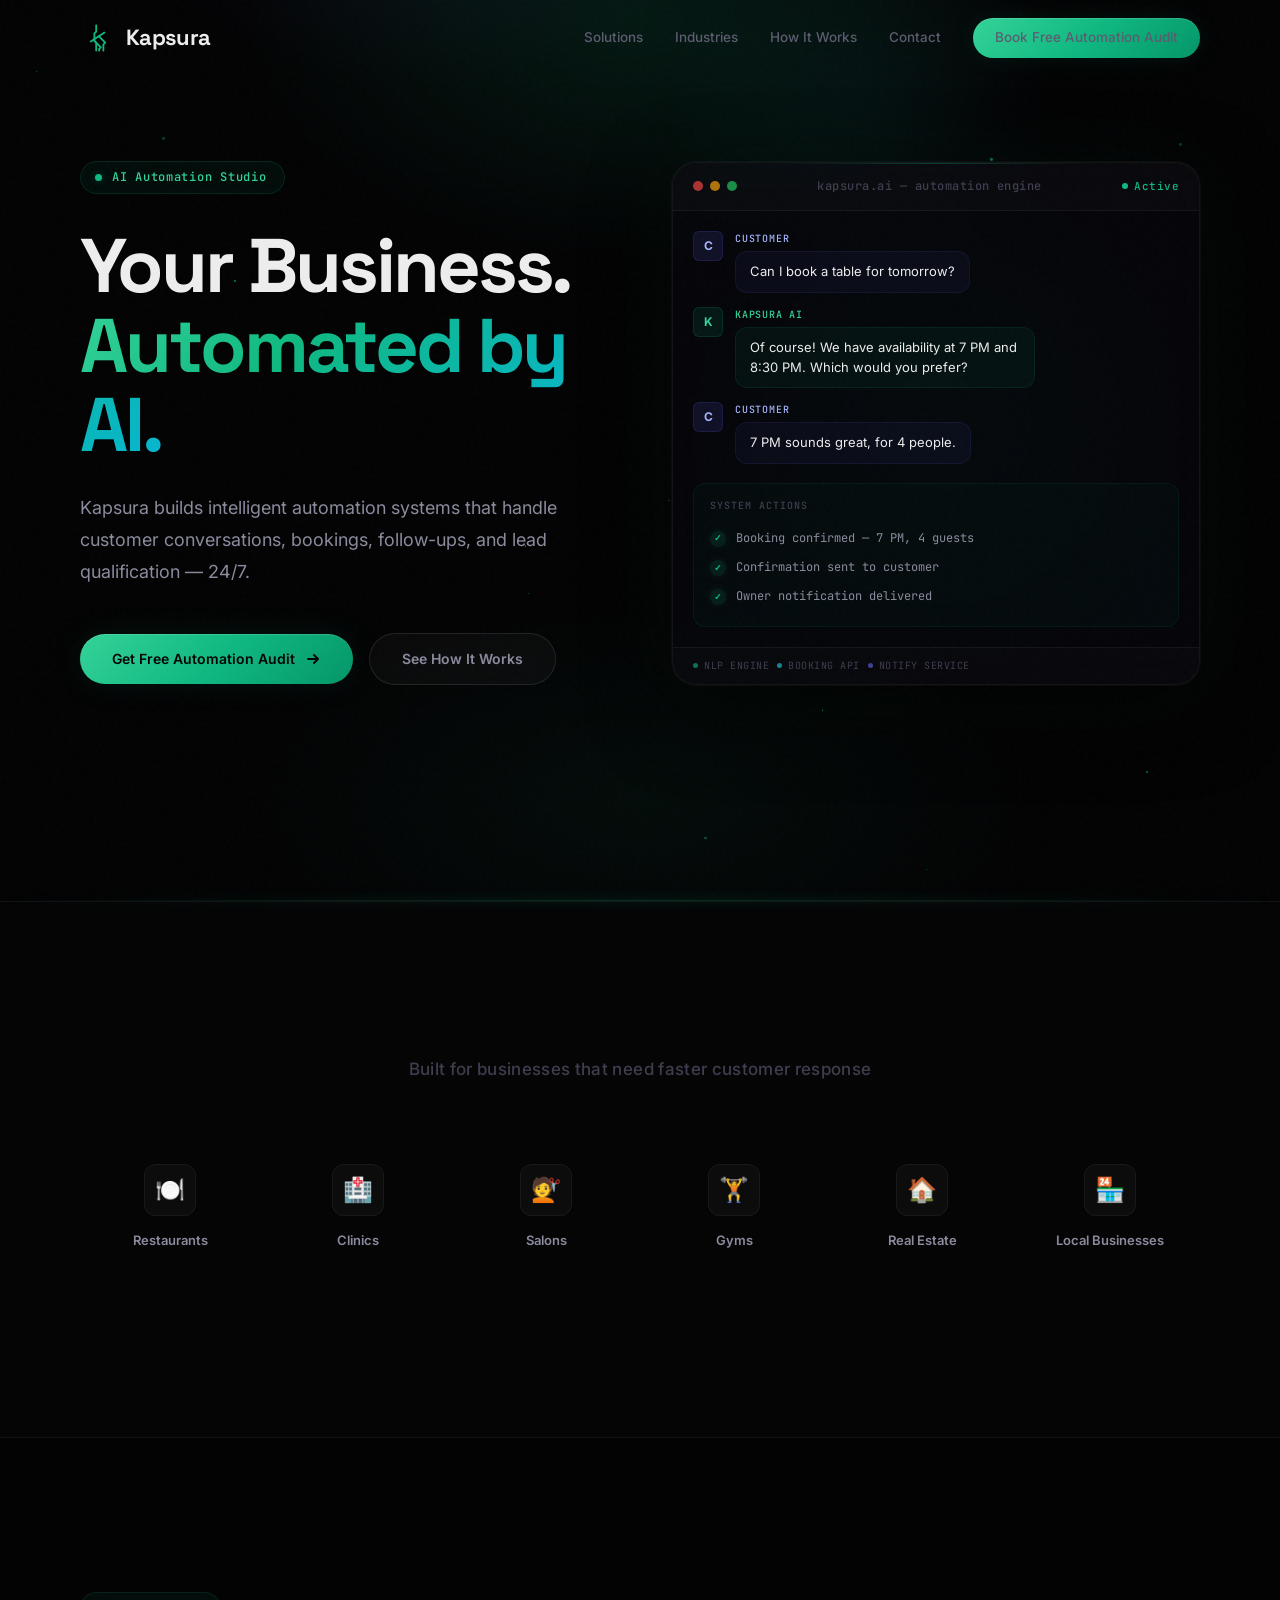
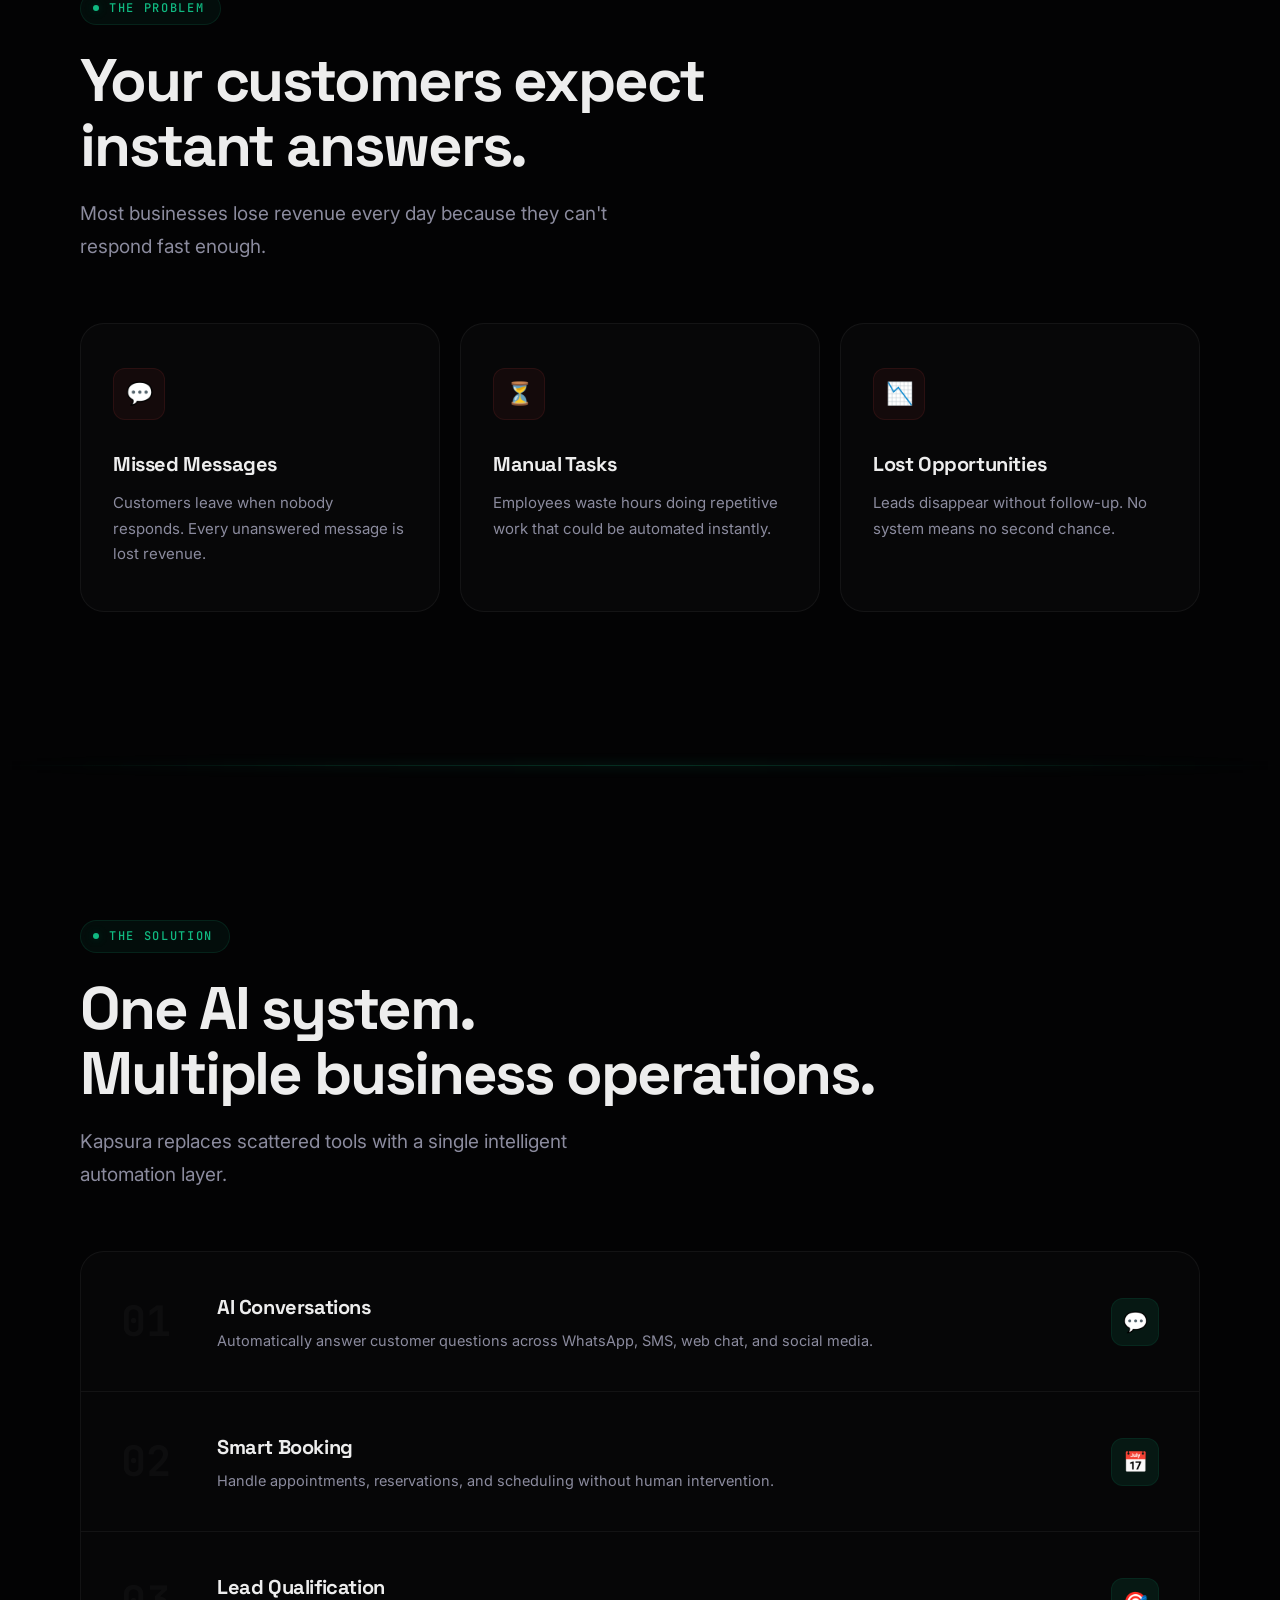
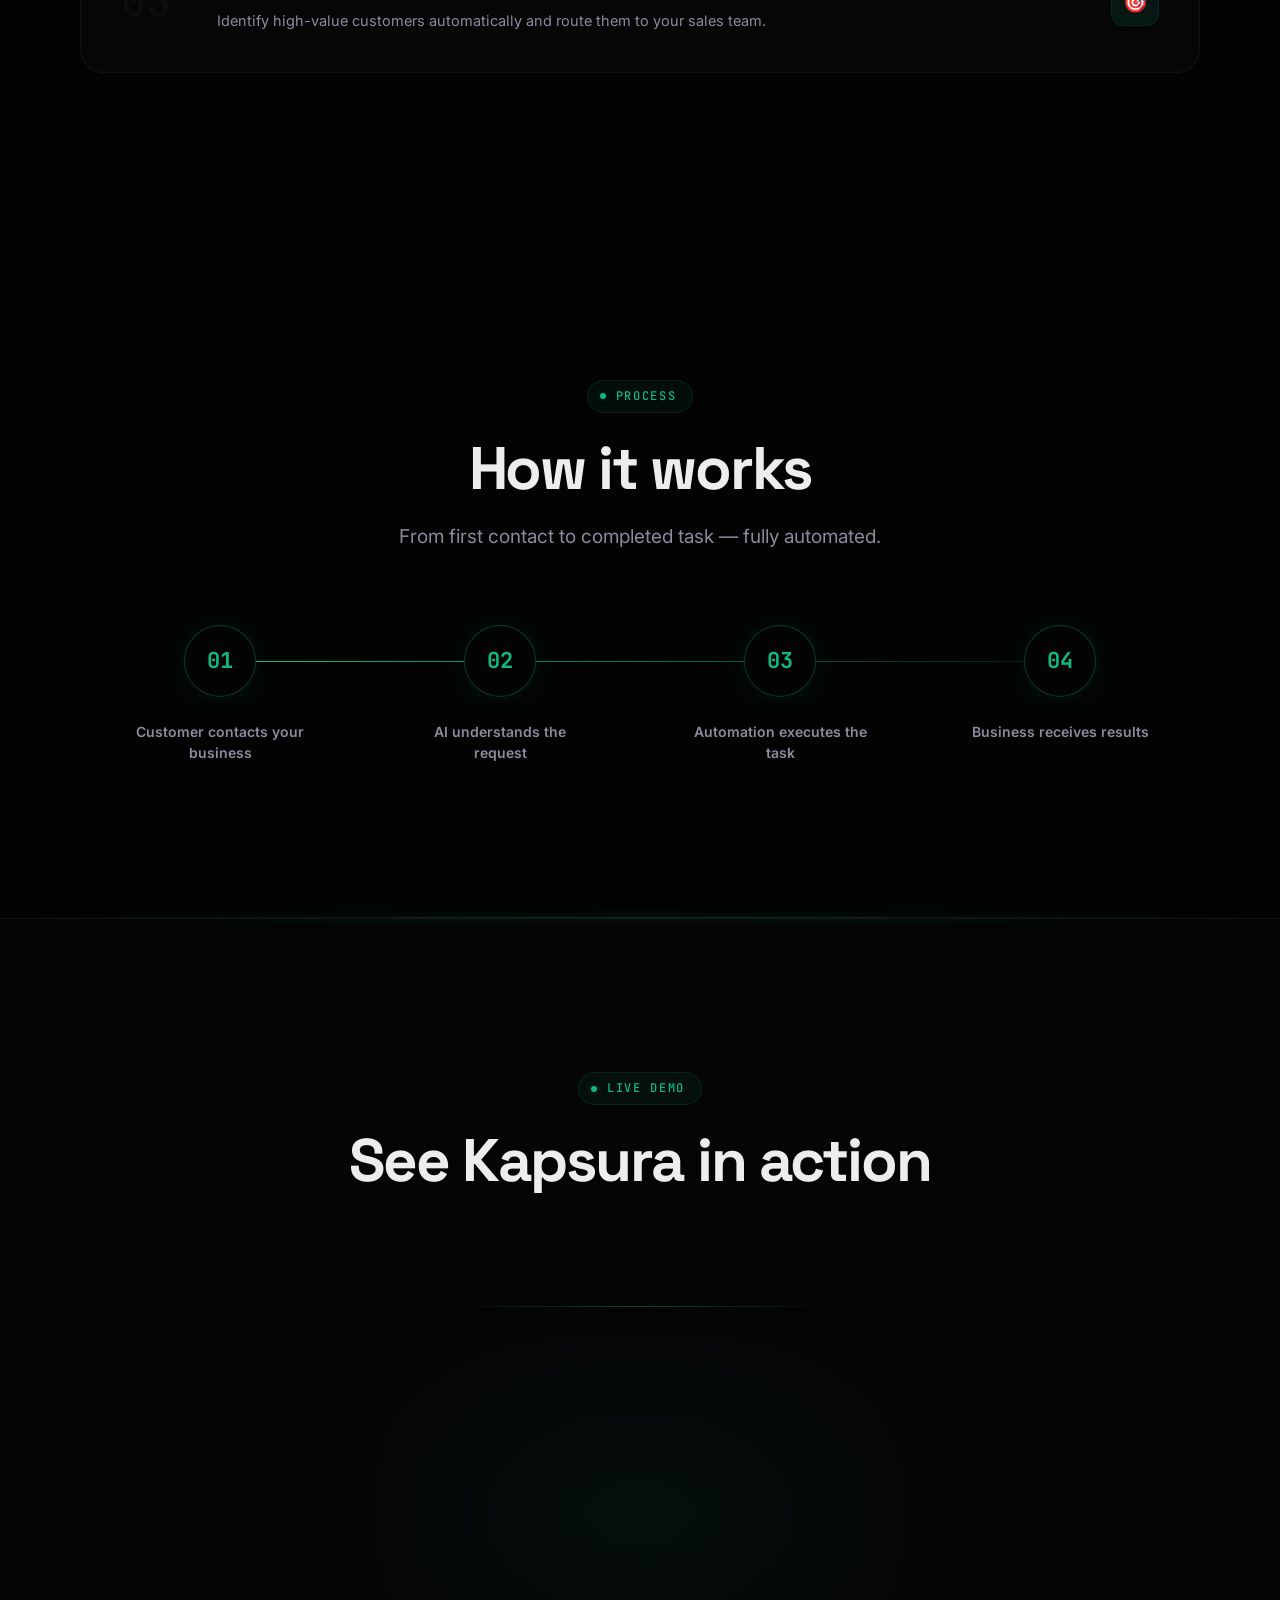
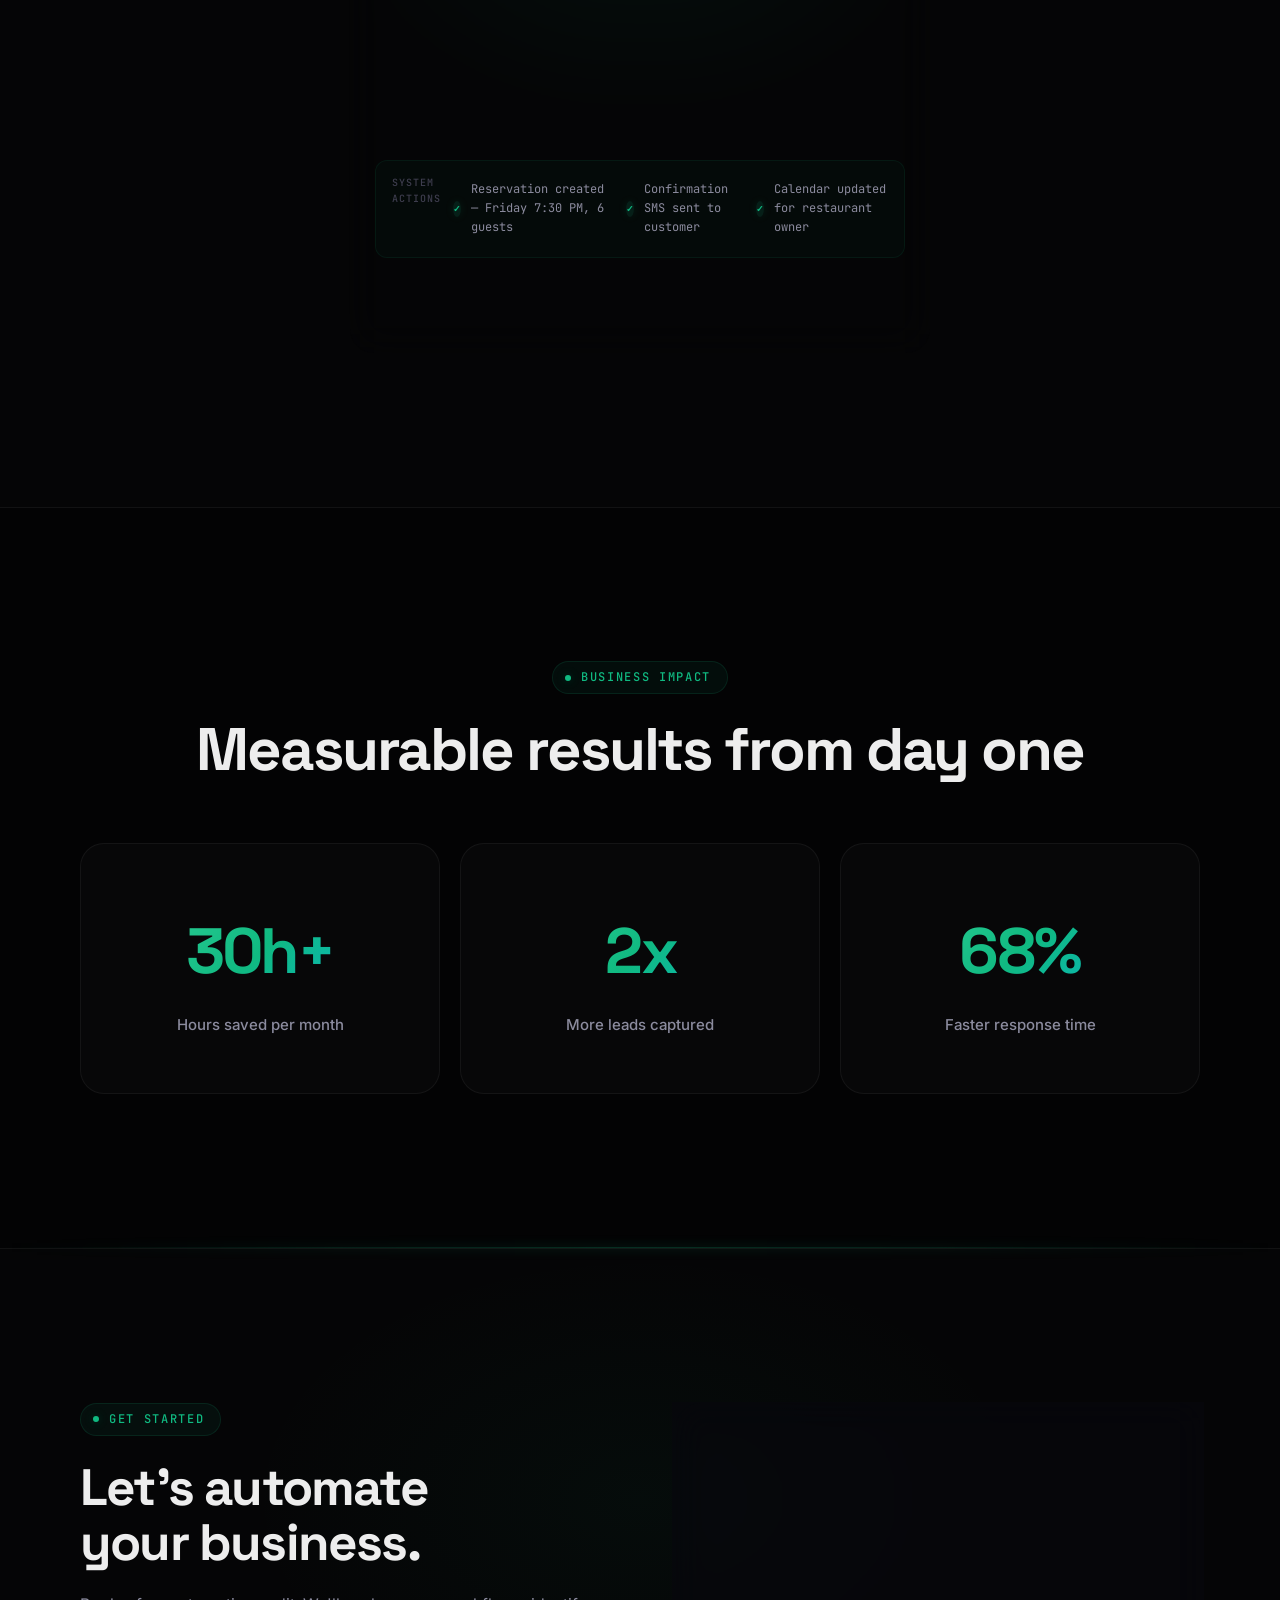
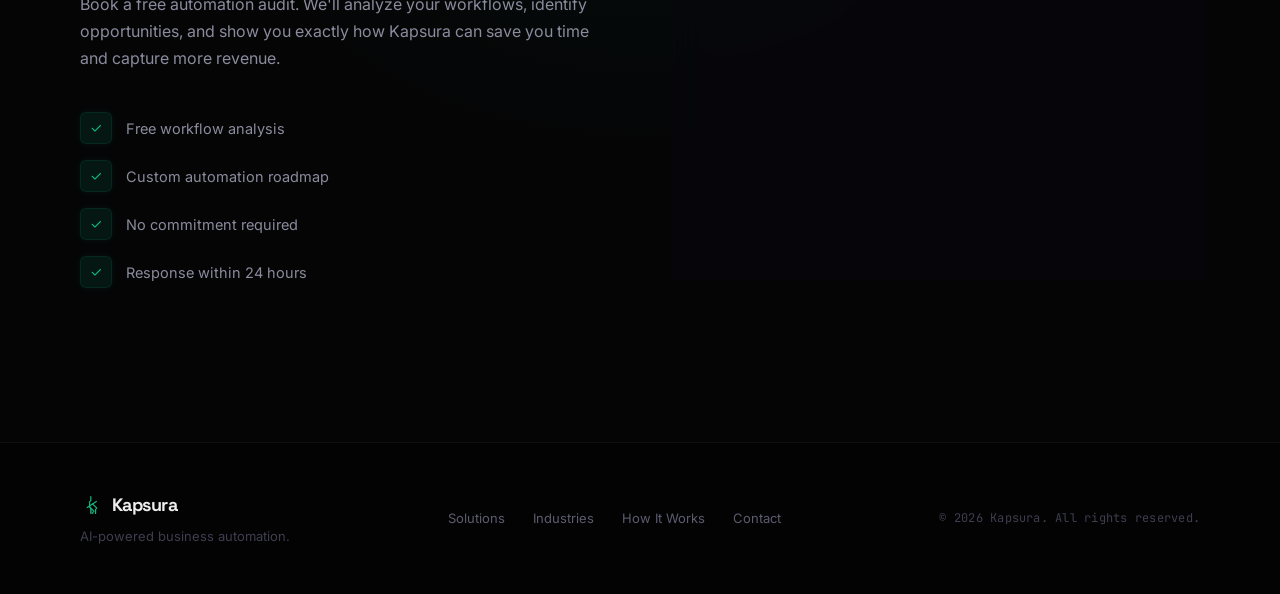
==== public/index.html @ 2b40fd28 "fix: resolve contact form JSON payload and update tab icon" ====
<!DOCTYPE html>
<html lang="en">
<head>
  <meta charset="UTF-8">
  <meta name="viewport" content="width=device-width, initial-scale=1.0">
  <meta name="description" content="Kapsura AI Automation Studio — Intelligent automation systems for restaurants, clinics, salons, gyms, and local businesses. Handle customer conversations, bookings, and lead qualification 24/7.">
  <meta name="keywords" content="AI automation, business automation, chatbot, booking automation, lead qualification, restaurant AI, clinic automation">
  <meta name="author" content="Kapsura">
  <meta property="og:title" content="Kapsura — AI Automation Studio">
  <meta property="og:description" content="Build intelligent automation systems that handle customer conversations, bookings, follow-ups, and lead qualification — 24/7.">
  <meta property="og:type" content="website">
  <meta name="twitter:card" content="summary_large_image">
  <meta name="twitter:title" content="Kapsura — AI Automation Studio">
  <meta name="twitter:description" content="AI-powered business automation for local businesses.">
  <title>Kapsura — AI Automation Studio</title>
  <link rel="icon" type="image/svg+xml" href="data:image/svg+xml,%3Csvg xmlns='http://www.w3.org/2000/svg' viewBox='0 0 100 100'%3E%3Crect width='100' height='100' rx='22' fill='%23030304'/%3E%3Cg stroke='%2310B981' stroke-width='7' stroke-linecap='round' stroke-linejoin='round' fill='none'%3E%3Cpath d='M45 15 L45 32 L40 37 L40 58 L45 63 L45 85'/%3E%3Cpath d='M68 35 L30 60'/%3E%3Cpath d='M52 45 L70 63 L65 68 L65 85'/%3E%3Cpath d='M40 58 L58 76 L53 81 L53 85'/%3E%3C/g%3E%3C/svg%3E">
  <link rel="stylesheet" href="style.css">
</head>
<body class="loading">

  <!-- ===== PRELOADER ===== -->
  <div class="preloader" id="preloader">
    <div class="preloader-content">
      <div class="preloader-logo">
        <svg viewBox="0 0 100 100" class="preloader-svg" fill="none" stroke="#10B981" stroke-width="5.5" stroke-linecap="round" stroke-linejoin="round">
          <path d="M 45 15 L 45 32 L 40 37 L 40 58 L 45 63 L 45 85" class="logo-path stem" />
          <path d="M 68 35 L 30 60" class="logo-path diag" />
          <path d="M 52 45 L 70 63 L 65 68 L 65 85" class="logo-path branch-outer" />
          <path d="M 40 58 L 58 76 L 53 81 L 53 85" class="logo-path branch-inner" />
        </svg>
      </div>
      <div class="preloader-status">
        <div class="status-item" id="status1">
          <span class="status-indicator"></span>
          AI Engine Online
        </div>
        <div class="status-item" id="status2">
          <span class="status-indicator"></span>
          Automation Systems Ready
        </div>
        <div class="status-item" id="status3">
          <span class="status-indicator"></span>
          Customer Agents Active
        </div>
      </div>
    </div>
  </div>

  <!-- ===== NAVBAR ===== -->
  <nav class="navbar" id="navbar">
    <div class="container">
      <a href="#" class="nav-logo">
        <span class="logo-mark">
          <svg viewBox="0 0 100 100" class="logo-svg" fill="none" stroke="url(#logoSweepNav)" stroke-width="5" stroke-linecap="round" stroke-linejoin="round">
            <defs>
              <linearGradient id="logoSweepNav" x1="0%" y1="0%" x2="100%" y2="100%">
                <stop offset="0%" stop-color="#10B981" />
                <stop offset="35%" stop-color="#10B981" />
                <stop offset="50%" stop-color="#a7f3d0" />
                <stop offset="65%" stop-color="#10B981" />
                <stop offset="100%" stop-color="#10B981" />
                <animateTransform 
                  attributeName="gradientTransform" 
                  type="translate" 
                  from="-1.5,-1.5" to="1.5,1.5" 
                  dur="3s" 
                  repeatCount="indefinite" />
              </linearGradient>
            </defs>
            <path d="M 45 15 L 45 32 L 40 37 L 40 58 L 45 63 L 45 85" class="logo-path stem" />
            <path d="M 68 35 L 30 60" class="logo-path diag" />
            <path d="M 52 45 L 70 63 L 65 68 L 65 85" class="logo-path branch-outer" />
            <path d="M 40 58 L 58 76 L 53 81 L 53 85" class="logo-path branch-inner" />
          </svg>
        </span>
        Kapsura
      </a>
      <div class="nav-links" id="navLinks">
        <a href="#solutions">Solutions</a>
        <a href="#industries">Industries</a>
        <a href="#how-it-works">How It Works</a>
        <a href="#contact">Contact</a>
        <a href="#contact" class="nav-cta">Book Free Automation Audit</a>
      </div>
      <button class="nav-toggle" id="navToggle" aria-label="Toggle navigation">
        <span></span><span></span><span></span>
      </button>
    </div>
  </nav>

  <!-- ===== HERO ===== -->
  <section class="hero section" id="hero">
    <div class="grid-bg"></div>
    <div class="particle-field" id="heroParticles"></div>
    <div class="container">
      <div class="hero-content">
        <div class="hero-badge reveal">
          <span class="pulse"></span>
          AI Automation Studio
        </div>
        <h1 class="hero-title reveal reveal-delay-1">
          Your Business.<br>
          <span class="accent-text">Automated by AI.</span>
        </h1>
        <p class="hero-subtitle reveal reveal-delay-2">
          Kapsura builds intelligent automation systems that handle customer conversations, bookings, follow-ups, and lead qualification — 24/7.
        </p>
        <div class="hero-actions reveal reveal-delay-3">
          <a href="#contact" class="btn-primary">
            Get Free Automation Audit
            <svg width="16" height="16" viewBox="0 0 16 16" fill="none"><path d="M3 8h10M9 4l4 4-4 4" stroke="currentColor" stroke-width="2" stroke-linecap="round" stroke-linejoin="round"/></svg>
          </a>
          <a href="#how-it-works" class="btn-secondary">
            See How It Works
          </a>
        </div>
      </div>

      <div class="hero-visual reveal reveal-delay-2">
        <div class="interface-panel">
          <div class="interface-header">
            <div class="dots">
              <span class="dot"></span>
              <span class="dot"></span>
              <span class="dot"></span>
            </div>
            <span class="title">kapsura.ai — automation engine</span>
            <span class="status">
              <span class="status-dot"></span>
              Active
            </span>
          </div>
          <div class="interface-body">
            <div class="chat-msg">
              <span class="chat-avatar customer">C</span>
              <div>
                <div class="chat-label customer-label">Customer</div>
                <div class="chat-bubble customer-bubble">Can I book a table for tomorrow?</div>
              </div>
            </div>
            <div class="chat-msg">
              <span class="chat-avatar ai">K</span>
              <div>
                <div class="chat-label ai-label">Kapsura AI</div>
                <div class="chat-bubble ai-bubble">Of course! We have availability at 7 PM and 8:30 PM. Which would you prefer?</div>
              </div>
            </div>
            <div class="chat-msg">
              <span class="chat-avatar customer">C</span>
              <div>
                <div class="chat-label customer-label">Customer</div>
                <div class="chat-bubble customer-bubble">7 PM sounds great, for 4 people.</div>
              </div>
            </div>
            <div class="system-block">
              <div class="sys-title">System Actions</div>
              <div class="sys-item">
                <span class="sys-check">✓</span>
                Booking confirmed — 7 PM, 4 guests
              </div>
              <div class="sys-item">
                <span class="sys-check">✓</span>
                Confirmation sent to customer
              </div>
              <div class="sys-item">
                <span class="sys-check">✓</span>
                Owner notification delivered
              </div>
            </div>
          </div>
          <div class="interface-sidebar">
            <div class="sidebar-indicator">
              <span class="ind-dot"></span>
              NLP engine
            </div>
            <div class="sidebar-indicator">
              <span class="ind-dot cyan"></span>
              Booking API
            </div>
            <div class="sidebar-indicator">
              <span class="ind-dot purple"></span>
              Notify service
            </div>
          </div>
        </div>
      </div>
    </div>
  </section>

  <!-- ===== GLOW DIVIDER ===== -->
  <div class="glow-divider"></div>

  <!-- ===== TRUST ===== -->
  <section class="trust section" id="industries">
    <div class="container">
      <p class="trust-title reveal">Built for businesses that need faster customer response</p>
      <div class="trust-grid">
        <div class="trust-item reveal reveal-delay-1">
          <div class="trust-icon">🍽️</div>
          <span class="trust-name">Restaurants</span>
        </div>
        <div class="trust-item reveal reveal-delay-1">
          <div class="trust-icon">🏥</div>
          <span class="trust-name">Clinics</span>
        </div>
        <div class="trust-item reveal reveal-delay-2">
          <div class="trust-icon">💇</div>
          <span class="trust-name">Salons</span>
        </div>
        <div class="trust-item reveal reveal-delay-2">
          <div class="trust-icon">🏋️</div>
          <span class="trust-name">Gyms</span>
        </div>
        <div class="trust-item reveal reveal-delay-3">
          <div class="trust-icon">🏠</div>
          <span class="trust-name">Real Estate</span>
        </div>
        <div class="trust-item reveal reveal-delay-3">
          <div class="trust-icon">🏪</div>
          <span class="trust-name">Local Businesses</span>
        </div>
      </div>
    </div>
  </section>

  <!-- ===== PROBLEMS ===== -->
  <section class="section" id="problems">
    <div class="container">
      <div class="section-label reveal">The Problem</div>
      <h2 class="section-title reveal">Your customers expect<br>instant answers.</h2>
      <p class="section-subtitle reveal reveal-delay-1">Most businesses lose revenue every day because they can't respond fast enough.</p>

      <div class="problems-grid">
        <div class="problem-card reveal reveal-delay-1">
          <div class="problem-icon">💬</div>
          <h3 class="problem-title">Missed Messages</h3>
          <p class="problem-desc">Customers leave when nobody responds. Every unanswered message is lost revenue.</p>
        </div>
        <div class="problem-card reveal reveal-delay-2">
          <div class="problem-icon">⏳</div>
          <h3 class="problem-title">Manual Tasks</h3>
          <p class="problem-desc">Employees waste hours doing repetitive work that could be automated instantly.</p>
        </div>
        <div class="problem-card reveal reveal-delay-3">
          <div class="problem-icon">📉</div>
          <h3 class="problem-title">Lost Opportunities</h3>
          <p class="problem-desc">Leads disappear without follow-up. No system means no second chance.</p>
        </div>
      </div>
    </div>
  </section>

  <!-- ===== GLOW DIVIDER ===== -->
  <div class="glow-divider"></div>

  <!-- ===== SOLUTIONS ===== -->
  <section class="section" id="solutions">
    <div class="container">
      <div class="section-label reveal">The Solution</div>
      <h2 class="section-title reveal">One AI system.<br>Multiple business operations.</h2>
      <p class="section-subtitle reveal reveal-delay-1">Kapsura replaces scattered tools with a single intelligent automation layer.</p>

      <div class="solutions-list reveal reveal-delay-2">
        <div class="solution-row">
          <span class="solution-number">01</span>
          <div class="solution-info">
            <h3>AI Conversations</h3>
            <p>Automatically answer customer questions across WhatsApp, SMS, web chat, and social media.</p>
          </div>
          <div class="solution-icon-wrap">💬</div>
        </div>
        <div class="solution-row">
          <span class="solution-number">02</span>
          <div class="solution-info">
            <h3>Smart Booking</h3>
            <p>Handle appointments, reservations, and scheduling without human intervention.</p>
          </div>
          <div class="solution-icon-wrap">📅</div>
        </div>
        <div class="solution-row">
          <span class="solution-number">03</span>
          <div class="solution-info">
            <h3>Lead Qualification</h3>
            <p>Identify high-value customers automatically and route them to your sales team.</p>
          </div>
          <div class="solution-icon-wrap">🎯</div>
        </div>
      </div>
    </div>
  </section>

  <!-- ===== HOW IT WORKS ===== -->
  <section class="section" id="how-it-works">
    <div class="container">
      <div style="text-align:center;">
        <div class="section-label reveal" style="justify-content:center;">Process</div>
        <h2 class="section-title reveal">How it works</h2>
        <p class="section-subtitle reveal reveal-delay-1" style="margin:0 auto;">From first contact to completed task — fully automated.</p>
      </div>

      <div class="timeline">
        <div class="timeline-step reveal reveal-delay-1">
          <div class="step-number">01</div>
          <p class="step-title">Customer contacts your business</p>
        </div>
        <div class="timeline-step reveal reveal-delay-2">
          <div class="step-number">02</div>
          <p class="step-title">AI understands the request</p>
        </div>
        <div class="timeline-step reveal reveal-delay-3">
          <div class="step-number">03</div>
          <p class="step-title">Automation executes the task</p>
        </div>
        <div class="timeline-step reveal reveal-delay-4">
          <div class="step-number">04</div>
          <p class="step-title">Business receives results</p>
        </div>
      </div>
    </div>
  </section>

  <!-- ===== GLOW DIVIDER ===== -->
  <div class="glow-divider"></div>

  <!-- ===== LIVE DEMO ===== -->
  <section class="demo-section section" id="demo">
    <div class="container">
      <div style="text-align:center;">
        <div class="section-label reveal" style="justify-content:center;">Live Demo</div>
        <h2 class="section-title reveal">See Kapsura in action</h2>
        <p class="section-subtitle reveal reveal-delay-1" style="margin:0 auto;">Watch how AI handles a real customer conversation in seconds.</p>
      </div>

      <div class="demo-wrapper reveal reveal-delay-2">
        <div class="demo-panel">
          <div class="scan-line-effect"></div>
          <div class="demo-header">
            <div class="demo-header-left">
              <div class="dots">
                <span class="dot"></span>
                <span class="dot"></span>
                <span class="dot"></span>
              </div>
              <span class="title">ai_chat_simulation</span>
            </div>
            <span class="status">
              <span class="status-dot"></span>
              Live
            </span>
          </div>
          <div class="demo-body" id="demoBody">
            <!-- Messages injected by JS -->
          </div>
          <div class="demo-footer">
            <button class="btn-replay" id="btnReplay">
              <svg width="14" height="14" viewBox="0 0 16 16" fill="none"><path d="M2 8a6 6 0 1 1 1.76 4.24" stroke="currentColor" stroke-width="2" stroke-linecap="round"/><path d="M2 12V8h4" stroke="currentColor" stroke-width="2" stroke-linecap="round" stroke-linejoin="round"/></svg>
              Replay Demo
            </button>
          </div>
        </div>
      </div>
    </div>
  </section>

  <!-- ===== ROI ===== -->
  <section class="section" id="roi">
    <div class="container">
      <div style="text-align:center;">
        <div class="section-label reveal" style="justify-content:center;">Business Impact</div>
        <h2 class="section-title reveal">Measurable results from day one</h2>
      </div>

      <div class="roi-grid">
        <div class="roi-card reveal reveal-delay-1">
          <div class="roi-value" data-target="40" data-suffix="h+">0h+</div>
          <div class="roi-label">Hours saved per month</div>
        </div>
        <div class="roi-card reveal reveal-delay-2">
          <div class="roi-value" data-target="3" data-suffix="x">0x</div>
          <div class="roi-label">More leads captured</div>
        </div>
        <div class="roi-card reveal reveal-delay-3">
          <div class="roi-value" data-target="90" data-suffix="%">0%</div>
          <div class="roi-label">Faster response time</div>
        </div>
      </div>
    </div>
  </section>

  <!-- ===== GLOW DIVIDER ===== -->
  <div class="glow-divider"></div>

  <!-- ===== CONTACT ===== -->
  <section class="contact-section section" id="contact">
    <div class="container">
      <div class="contact-wrapper">
        <div class="contact-info reveal">
          <div class="section-label">Get Started</div>
          <h2>Let's automate<br>your business.</h2>
          <p>Book a free automation audit. We'll analyze your workflows, identify opportunities, and show you exactly how Kapsura can save you time and capture more revenue.</p>
          <div class="contact-features">
            <div class="contact-feature">
              <span class="cf-icon">✓</span>
              Free workflow analysis
            </div>
            <div class="contact-feature">
              <span class="cf-icon">✓</span>
              Custom automation roadmap
            </div>
            <div class="contact-feature">
              <span class="cf-icon">✓</span>
              No commitment required
            </div>
            <div class="contact-feature">
              <span class="cf-icon">✓</span>
              Response within 24 hours
            </div>
          </div>
        </div>

        <div class="contact-form-wrap reveal reveal-delay-1">
          <form id="contactForm">
            <div class="form-row">
              <div class="form-group">
                <label for="name">Full Name</label>
                <input type="text" id="name" name="name" placeholder="John Smith" required>
              </div>
              <div class="form-group">
                <label for="email">Email</label>
                <input type="email" id="email" name="email" placeholder="john@business.com" required>
              </div>
            </div>
            <div class="form-row">
              <div class="form-group">
                <label for="phone">Phone</label>
                <input type="tel" id="phone" name="phone" placeholder="+1 (555) 000-0000">
              </div>
              <div class="form-group">
                <label for="business">Business</label>
                <input type="text" id="business" name="business" placeholder="Your business name">
              </div>
            </div>
            <div class="form-group">
              <label for="message">Message</label>
              <textarea id="message" name="message" placeholder="Tell us about your business and what you'd like to automate..."></textarea>
            </div>
            <button type="submit" class="btn-submit" id="btnSubmit">
              Get My Free Automation Analysis
            </button>
          </form>
          <div class="form-success" id="formSuccess">
            <div class="success-icon">✓</div>
            <h3>Request Received</h3>
            <p>Thanks! Kapsura will review your request and contact you within 24 hours.</p>
          </div>
        </div>
      </div>
    </div>
  </section>

  <!-- ===== FOOTER ===== -->
  <footer class="footer">
    <div class="container">
      <div class="footer-brand">
        <div class="footer-logo">
          <span class="logo-mark">
            <svg viewBox="0 0 100 100" class="logo-svg" fill="none" stroke="url(#logoSweepFooter)" stroke-width="5" stroke-linecap="round" stroke-linejoin="round">
              <defs>
                <linearGradient id="logoSweepFooter" x1="0%" y1="0%" x2="100%" y2="100%">
                  <stop offset="0%" stop-color="#10B981" />
                  <stop offset="35%" stop-color="#10B981" />
                  <stop offset="50%" stop-color="#a7f3d0" />
                  <stop offset="65%" stop-color="#10B981" />
                  <stop offset="100%" stop-color="#10B981" />
                  <animateTransform 
                    attributeName="gradientTransform" 
                    type="translate" 
                    from="-1.5,-1.5" to="1.5,1.5" 
                    dur="3s" 
                    repeatCount="indefinite" />
                </linearGradient>
              </defs>
              <path d="M 45 15 L 45 32 L 40 37 L 40 58 L 45 63 L 45 85" class="logo-path stem" />
              <path d="M 68 35 L 30 60" class="logo-path diag" />
              <path d="M 52 45 L 70 63 L 65 68 L 65 85" class="logo-path branch-outer" />
              <path d="M 40 58 L 58 76 L 53 81 L 53 85" class="logo-path branch-inner" />
            </svg>
          </span>
          Kapsura
        </div>
        <span class="footer-tagline">AI-powered business automation.</span>
      </div>
      <div class="footer-links">
        <a href="#solutions">Solutions</a>
        <a href="#industries">Industries</a>
        <a href="#how-it-works">How It Works</a>
        <a href="#contact">Contact</a>
      </div>
      <span class="footer-copy">&copy; 2026 Kapsura. All rights reserved.</span>
    </div>
  </footer>

  <script src="script.js"></script>
</body>
</html>
---- public/style.css ----
/* ============================================
   KAPSURA AI AUTOMATION STUDIO
   Premium Futuristic Design System v2
   ============================================ */

/* --- Google Fonts --- */
@import url('https://fonts.googleapis.com/css2?family=Inter:wght@300;400;500;600;700;800;900&family=JetBrains+Mono:wght@400;500&family=Space+Grotesk:wght@400;500;600;700&display=swap');

/* --- CSS Custom Properties --- */
:root {
  /* Colors — deeper, richer palette */
  --bg:            #030304;
  --bg-elevated:   #080809;
  --bg-card:       rgba(255,255,255,0.025);
  --bg-card-hover: rgba(255,255,255,0.05);
  --bg-glass:      rgba(8,8,12,0.65);
  --border:        rgba(255,255,255,0.05);
  --border-hover:  rgba(255,255,255,0.10);
  --border-glow:   rgba(16,185,129,0.12);

  --text-primary:   #ededed;
  --text-secondary: #8b8b9e;
  --text-tertiary:  #5c5c6f;
  --text-muted:     #3e3e4f;

  --accent:          #10B981;
  --accent-light:    #34d399;
  --accent-dim:      rgba(16,185,129,0.10);
  --accent-glow:     rgba(16,185,129,0.30);
  --accent-deep:     rgba(16,185,129,0.06);
  --accent-gradient: linear-gradient(135deg, #10B981 0%, #059669 50%, #047857 100%);
  --accent-gradient-vivid: linear-gradient(135deg, #34d399 0%, #10B981 50%, #059669 100%);

  --danger:  #ef4444;
  --warning: #f59e0b;
  --info:    #6366f1;
  --cyan:    #22d3ee;

  /* Typography */
  --font-sans:     'Inter', -apple-system, BlinkMacSystemFont, 'Segoe UI', sans-serif;
  --font-display:  'Space Grotesk', 'Inter', sans-serif;
  --font-mono:     'JetBrains Mono', 'Fira Code', monospace;

  /* Spacing */
  --section-py: clamp(100px, 12vw, 160px);
  --container:  1200px;
  --gap:        clamp(16px, 2vw, 24px);

  /* Radius */
  --radius-xs:  6px;
  --radius-sm:  8px;
  --radius-md:  12px;
  --radius-lg:  16px;
  --radius-xl:  24px;
  --radius-2xl: 32px;

  /* Transitions */
  --ease-out:    cubic-bezier(0.16, 1, 0.3, 1);
  --ease-spring: cubic-bezier(0.34, 1.56, 0.64, 1);
  --duration:    0.5s;
}

/* --- Reset & Base --- */
*, *::before, *::after {
  margin: 0;
  padding: 0;
  box-sizing: border-box;
}

html {
  scroll-behavior: smooth;
  -webkit-font-smoothing: antialiased;
  -moz-osx-font-smoothing: grayscale;
}

body {
  font-family: var(--font-sans);
  background: var(--bg);
  color: var(--text-primary);
  line-height: 1.6;
  overflow-x: hidden;
}

a {
  color: inherit;
  text-decoration: none;
}

button {
  font-family: inherit;
  cursor: pointer;
  border: none;
  outline: none;
}

img {
  max-width: 100%;
  display: block;
}

ul { list-style: none; }

/* --- Utility --- */
.container {
  max-width: var(--container);
  margin: 0 auto;
  padding: 0 clamp(20px, 4vw, 40px);
}

.section {
  padding: var(--section-py) 0;
  position: relative;
}

.section-label {
  display: inline-flex;
  align-items: center;
  gap: 10px;
  font-family: var(--font-mono);
  font-size: 12px;
  font-weight: 500;
  letter-spacing: 0.14em;
  text-transform: uppercase;
  color: var(--accent);
  margin-bottom: 24px;
  padding: 6px 16px 6px 12px;
  background: var(--accent-deep);
  border: 1px solid rgba(16,185,129,0.12);
  border-radius: 100px;
}

.section-label::before {
  content: '';
  width: 6px;
  height: 6px;
  border-radius: 50%;
  background: var(--accent);
  box-shadow: 0 0 10px var(--accent-glow), 0 0 20px var(--accent-dim);
  animation: label-pulse 2.5s ease-in-out infinite;
}

@keyframes label-pulse {
  0%, 100% { opacity: 1; box-shadow: 0 0 10px var(--accent-glow), 0 0 20px var(--accent-dim); }
  50%      { opacity: 0.6; box-shadow: 0 0 4px var(--accent-dim); }
}

.section-title {
  font-family: var(--font-display);
  font-size: clamp(34px, 5vw, 60px);
  font-weight: 700;
  line-height: 1.08;
  letter-spacing: -0.035em;
  color: var(--text-primary);
  margin-bottom: 18px;
}

.section-subtitle {
  font-size: clamp(16px, 1.6vw, 19px);
  color: var(--text-secondary);
  line-height: 1.75;
  max-width: 560px;
}

/* --- Scroll Animations --- */
.reveal {
  opacity: 0;
  transform: translateY(36px);
  transition: opacity 0.9s var(--ease-out), transform 0.9s var(--ease-out);
}

.reveal.visible {
  opacity: 1;
  transform: translateY(0);
}

.reveal-delay-1 { transition-delay: 0.1s; }
.reveal-delay-2 { transition-delay: 0.2s; }
.reveal-delay-3 { transition-delay: 0.3s; }
.reveal-delay-4 { transition-delay: 0.4s; }

/* --- Ambient glow layers --- */
.glow-orb {
  position: absolute;
  border-radius: 50%;
  filter: blur(100px);
  pointer-events: none;
  z-index: 0;
}

/* ============================================
   NAVBAR
   ============================================ */
.navbar {
  position: fixed;
  top: 0;
  left: 0;
  right: 0;
  z-index: 1000;
  padding: 18px 0;
  transition: all 0.5s var(--ease-out);
}

.navbar.scrolled {
  padding: 10px 0;
  background: rgba(3,3,4,0.75);
  backdrop-filter: blur(24px) saturate(200%);
  -webkit-backdrop-filter: blur(24px) saturate(200%);
  border-bottom: 1px solid var(--border);
  box-shadow: 0 1px 40px rgba(0,0,0,0.4);
}

.navbar .container {
  display: flex;
  align-items: center;
  justify-content: space-between;
}

.nav-logo {
  font-family: var(--font-display);
  font-size: 22px;
  font-weight: 700;
  letter-spacing: -0.03em;
  color: var(--text-primary);
  display: flex;
  align-items: center;
  gap: 10px;
}

.nav-logo .logo-mark {
  width: 36px;
  height: 36px;
  display: flex;
  align-items: center;
  justify-content: center;
  position: relative;
  transition: transform 0.3s var(--ease-out);
}

.nav-logo:hover .logo-mark {
  transform: scale(1.05);
}

/* --- Kapsura Logo SVG Animations --- */
.logo-svg {
  width: 100%;
  height: 100%;
  opacity: 0;
  transform-origin: center;
  animation: logo-fade-in 1.2s var(--ease-out) forwards, logo-glow-pulse 4s ease-in-out infinite 1.2s;
}

.logo-path {
  stroke-dasharray: 120;
  stroke-dashoffset: 120;
  animation: logo-draw 1.8s cubic-bezier(0.16, 1, 0.3, 1) forwards;
}

.logo-path.stem {
  animation-delay: 0.1s;
}
.logo-path.diag {
  animation-delay: 0.3s;
}
.logo-path.branch-outer {
  animation-delay: 0.5s;
}
.logo-path.branch-inner {
  animation-delay: 0.7s;
}

@keyframes logo-fade-in {
  from {
    opacity: 0;
    transform: scale(0.8) rotate(-8deg);
  }
  to {
    opacity: 1;
    transform: scale(1) rotate(0);
  }
}

@keyframes logo-draw {
  to {
    stroke-dashoffset: 0;
  }
}

@keyframes logo-glow-pulse {
  0%, 100% {
    filter: drop-shadow(0 0 2px rgba(16, 185, 129, 0.35)) drop-shadow(0 0 8px rgba(16, 185, 129, 0.15));
    transform: scale(1);
  }
  50% {
    filter: drop-shadow(0 0 6px rgba(16, 185, 129, 0.65)) drop-shadow(0 0 16px rgba(16, 185, 129, 0.3));
    transform: scale(1.02);
  }
}

.nav-links {
  display: flex;
  align-items: center;
  gap: 32px;
}

.nav-links a {
  font-size: 13.5px;
  font-weight: 500;
  color: var(--text-tertiary);
  transition: color 0.3s;
  position: relative;
}

.nav-links a::after {
  content: '';
  position: absolute;
  bottom: -6px;
  left: 50%;
  transform: translateX(-50%);
  width: 0;
  height: 1.5px;
  background: var(--accent);
  border-radius: 2px;
  transition: width 0.35s var(--ease-out);
  box-shadow: 0 0 6px var(--accent-glow);
}

.nav-links a:hover {
  color: var(--text-primary);
}

.nav-links a:hover::after {
  width: 100%;
}

.nav-cta {
  display: inline-flex;
  align-items: center;
  gap: 8px;
  padding: 9px 22px;
  font-size: 13px;
  font-weight: 600;
  color: #030304;
  background: var(--accent-gradient-vivid);
  border-radius: 100px;
  transition: all 0.35s var(--ease-out);
  box-shadow: 0 0 24px var(--accent-dim), inset 0 1px 0 rgba(255,255,255,0.15);
}

.nav-cta:hover {
  transform: translateY(-1px);
  box-shadow: 0 4px 36px var(--accent-glow), inset 0 1px 0 rgba(255,255,255,0.2);
}

/* Mobile toggle */
.nav-toggle {
  display: none;
  flex-direction: column;
  gap: 5px;
  background: none;
  padding: 4px;
}

.nav-toggle span {
  width: 22px;
  height: 2px;
  background: var(--text-primary);
  border-radius: 2px;
  transition: all 0.3s;
}

/* ============================================
   HERO SECTION
   ============================================ */
.hero {
  min-height: 100vh;
  display: flex;
  align-items: center;
  padding-top: 100px;
  position: relative;
  overflow: hidden;
}

/* Multi-layer ambient glow */
.hero::before {
  content: '';
  position: absolute;
  top: -300px;
  left: 50%;
  transform: translateX(-50%);
  width: 1100px;
  max-width: 100vw;
  height: 800px;
  background:
    radial-gradient(ellipse 60% 50% at 50% 40%, rgba(16,185,129,0.12) 0%, transparent 60%),
    radial-gradient(ellipse 40% 30% at 30% 30%, rgba(99,102,241,0.06) 0%, transparent 60%),
    radial-gradient(ellipse 30% 40% at 70% 50%, rgba(34,211,238,0.04) 0%, transparent 60%);
  pointer-events: none;
  z-index: 0;
}

.hero::after {
  content: '';
  position: absolute;
  bottom: -100px;
  left: 50%;
  transform: translateX(-50%);
  width: 800px;
  max-width: 100vw;
  height: 400px;
  background: radial-gradient(ellipse, rgba(16,185,129,0.05) 0%, transparent 70%);
  pointer-events: none;
  z-index: 0;
}

.hero .container {
  display: grid;
  grid-template-columns: 1fr 1fr;
  gap: 64px;
  align-items: center;
}

.hero-content {
  position: relative;
  z-index: 2;
}

.hero-badge {
  display: inline-flex;
  align-items: center;
  gap: 10px;
  padding: 6px 18px 6px 14px;
  border-radius: 100px;
  background: rgba(16,185,129,0.06);
  border: 1px solid rgba(16,185,129,0.15);
  font-family: var(--font-mono);
  font-size: 12px;
  font-weight: 500;
  letter-spacing: 0.06em;
  color: var(--accent-light);
  margin-bottom: 32px;
  backdrop-filter: blur(10px);
}

.hero-badge .pulse {
  width: 7px;
  height: 7px;
  border-radius: 50%;
  background: var(--accent);
  animation: pulse-glow 2s ease-in-out infinite;
  box-shadow: 0 0 8px var(--accent-glow);
}

@keyframes pulse-glow {
  0%, 100% { box-shadow: 0 0 4px var(--accent-glow); opacity: 1; }
  50% { box-shadow: 0 0 16px var(--accent-glow), 0 0 30px var(--accent-dim); opacity: 0.7; }
}

.hero-title {
  font-family: var(--font-display);
  font-size: clamp(44px, 6vw, 76px);
  font-weight: 700;
  line-height: 1.04;
  letter-spacing: -0.04em;
  margin-bottom: 28px;
}

.hero-title .accent-text {
  background: linear-gradient(135deg, #34d399 0%, #10B981 40%, #06b6d4 100%);
  -webkit-background-clip: text;
  -webkit-text-fill-color: transparent;
  background-clip: text;
}

.hero-subtitle {
  font-size: clamp(16px, 1.5vw, 18px);
  color: var(--text-secondary);
  line-height: 1.8;
  max-width: 500px;
  margin-bottom: 44px;
}

.hero-actions {
  display: flex;
  align-items: center;
  gap: 16px;
  flex-wrap: wrap;
}

.btn-primary {
  display: inline-flex;
  align-items: center;
  gap: 10px;
  padding: 14px 32px;
  font-size: 14px;
  font-weight: 600;
  color: #030304;
  background: var(--accent-gradient-vivid);
  border-radius: 100px;
  transition: all 0.35s var(--ease-out);
  box-shadow: 0 0 30px var(--accent-dim), 0 2px 8px rgba(0,0,0,0.3), inset 0 1px 0 rgba(255,255,255,0.15);
  position: relative;
  overflow: hidden;
}

.btn-primary::before {
  content: '';
  position: absolute;
  inset: 0;
  background: linear-gradient(135deg, rgba(255,255,255,0.2) 0%, transparent 50%);
  opacity: 0;
  transition: opacity 0.35s;
}

.btn-primary:hover {
  transform: translateY(-2px);
  box-shadow: 0 8px 40px var(--accent-glow), 0 4px 12px rgba(0,0,0,0.4), inset 0 1px 0 rgba(255,255,255,0.2);
}

.btn-primary:hover::before {
  opacity: 1;
}

.btn-secondary {
  display: inline-flex;
  align-items: center;
  gap: 10px;
  padding: 14px 32px;
  font-size: 14px;
  font-weight: 600;
  color: var(--text-secondary);
  background: rgba(255,255,255,0.03);
  border: 1px solid var(--border-hover);
  border-radius: 100px;
  transition: all 0.35s var(--ease-out);
  backdrop-filter: blur(8px);
}

.btn-secondary:hover {
  color: var(--text-primary);
  background: rgba(255,255,255,0.06);
  border-color: rgba(255,255,255,0.18);
  transform: translateY(-2px);
  box-shadow: 0 4px 20px rgba(0,0,0,0.3);
}

/* Hero Interface Panel */
.hero-visual {
  position: relative;
  z-index: 2;
}

/* Floating glow behind the panel */
.hero-visual::before {
  content: '';
  position: absolute;
  top: 50%;
  left: 50%;
  transform: translate(-50%, -50%);
  width: 120%;
  height: 120%;
  background: radial-gradient(ellipse, rgba(16,185,129,0.08) 0%, transparent 60%);
  pointer-events: none;
  z-index: -1;
}

.interface-panel {
  background: rgba(8,8,14,0.7);
  border: 1px solid rgba(255,255,255,0.06);
  border-radius: var(--radius-xl);
  overflow: hidden;
  backdrop-filter: blur(20px) saturate(150%);
  -webkit-backdrop-filter: blur(20px) saturate(150%);
  box-shadow:
    0 0 0 1px rgba(255,255,255,0.03),
    0 24px 80px rgba(0,0,0,0.6),
    0 0 100px rgba(16,185,129,0.06);
  position: relative;
}

/* Top highlight line */
.interface-panel::before {
  content: '';
  position: absolute;
  top: 0;
  left: 20%;
  right: 20%;
  height: 1px;
  background: linear-gradient(90deg, transparent, rgba(16,185,129,0.3), transparent);
  z-index: 1;
}

.interface-header {
  display: flex;
  align-items: center;
  justify-content: space-between;
  padding: 14px 20px;
  border-bottom: 1px solid var(--border);
  background: rgba(255,255,255,0.015);
}

.interface-header .dots {
  display: flex;
  gap: 7px;
}

.interface-header .dot {
  width: 10px;
  height: 10px;
  border-radius: 50%;
  background: rgba(255,255,255,0.06);
}

.interface-header .dot:first-child { background: #ef4444; opacity: 0.7; }
.interface-header .dot:nth-child(2) { background: #f59e0b; opacity: 0.7; }
.interface-header .dot:nth-child(3) { background: #22c55e; opacity: 0.7; }

.interface-header .title {
  font-family: var(--font-mono);
  font-size: 12px;
  font-weight: 500;
  color: var(--text-muted);
  letter-spacing: 0.04em;
}

.interface-header .status {
  display: flex;
  align-items: center;
  gap: 6px;
  font-family: var(--font-mono);
  font-size: 11px;
  color: var(--accent);
  font-weight: 500;
  letter-spacing: 0.04em;
}

.interface-header .status-dot {
  width: 6px;
  height: 6px;
  border-radius: 50%;
  background: var(--accent);
  animation: pulse-glow 2s ease-in-out infinite;
}

.interface-body {
  padding: 20px;
  display: flex;
  flex-direction: column;
  gap: 14px;
}

/* Interface sidebar indicators */
.interface-sidebar {
  display: flex;
  gap: 8px;
  padding: 10px 20px;
  border-top: 1px solid var(--border);
  background: rgba(255,255,255,0.01);
}

.sidebar-indicator {
  display: flex;
  align-items: center;
  gap: 6px;
  font-family: var(--font-mono);
  font-size: 10px;
  color: var(--text-muted);
  letter-spacing: 0.05em;
  text-transform: uppercase;
}

.sidebar-indicator .ind-dot {
  width: 5px;
  height: 5px;
  border-radius: 50%;
  background: var(--accent);
  opacity: 0.6;
}

.sidebar-indicator .ind-dot.cyan { background: var(--cyan); }
.sidebar-indicator .ind-dot.purple { background: var(--info); }

.chat-msg {
  display: flex;
  gap: 12px;
  align-items: flex-start;
  animation: msg-in 0.6s var(--ease-out) both;
}

.chat-msg:nth-child(2) { animation-delay: 0.6s; }
.chat-msg:nth-child(3) { animation-delay: 1.2s; }

@keyframes msg-in {
  from { opacity: 0; transform: translateY(12px) scale(0.98); }
  to { opacity: 1; transform: translateY(0) scale(1); }
}

.chat-avatar {
  width: 30px;
  height: 30px;
  border-radius: var(--radius-xs);
  display: flex;
  align-items: center;
  justify-content: center;
  font-size: 12px;
  font-weight: 700;
  flex-shrink: 0;
}

.chat-avatar.customer {
  background: rgba(99,102,241,0.12);
  color: #a5b4fc;
  border: 1px solid rgba(99,102,241,0.15);
}

.chat-avatar.ai {
  background: var(--accent-dim);
  color: var(--accent-light);
  border: 1px solid rgba(16,185,129,0.15);
}

.chat-bubble {
  padding: 10px 14px;
  border-radius: var(--radius-md);
  font-size: 13px;
  line-height: 1.5;
  max-width: 300px;
}

.chat-bubble.customer-bubble {
  background: rgba(99,102,241,0.06);
  border: 1px solid rgba(99,102,241,0.10);
  color: var(--text-primary);
}

.chat-bubble.ai-bubble {
  background: rgba(16,185,129,0.06);
  border: 1px solid rgba(16,185,129,0.10);
  color: var(--text-primary);
}

.chat-label {
  font-family: var(--font-mono);
  font-size: 10px;
  font-weight: 500;
  text-transform: uppercase;
  letter-spacing: 0.08em;
  margin-bottom: 4px;
}

.chat-label.customer-label { color: #a5b4fc; }
.chat-label.ai-label { color: var(--accent-light); }

/* System confirmations */
.system-block {
  margin-top: 6px;
  padding: 14px 16px;
  background: rgba(16,185,129,0.03);
  border: 1px solid rgba(16,185,129,0.08);
  border-radius: var(--radius-md);
  animation: msg-in 0.6s var(--ease-out) 1.8s both;
}

.system-block .sys-title {
  font-family: var(--font-mono);
  font-size: 10px;
  font-weight: 500;
  text-transform: uppercase;
  letter-spacing: 0.1em;
  color: var(--text-muted);
  margin-bottom: 10px;
}

.system-block .sys-item {
  display: flex;
  align-items: center;
  gap: 10px;
  padding: 5px 0;
  font-size: 12px;
  font-family: var(--font-mono);
  color: var(--text-secondary);
}

.system-block .sys-check {
  width: 16px;
  height: 16px;
  border-radius: 50%;
  background: rgba(16,185,129,0.12);
  color: var(--accent);
  display: flex;
  align-items: center;
  justify-content: center;
  font-size: 9px;
  font-weight: 700;
  box-shadow: 0 0 8px var(--accent-dim);
}

/* ============================================
   TRUST SECTION
   ============================================ */
.trust {
  border-top: 1px solid var(--border);
  border-bottom: 1px solid var(--border);
  background: rgba(255,255,255,0.008);
  position: relative;
}

.trust .container {
  text-align: center;
}

.trust-title {
  font-size: clamp(15px, 1.4vw, 17px);
  color: var(--text-muted);
  font-weight: 500;
  margin-bottom: 48px;
  letter-spacing: 0.02em;
}

.trust-grid {
  display: grid;
  grid-template-columns: repeat(6, 1fr);
  gap: 8px;
}

.trust-item {
  display: flex;
  flex-direction: column;
  align-items: center;
  gap: 14px;
  padding: 32px 16px;
  border-radius: var(--radius-lg);
  border: 1px solid transparent;
  transition: all 0.4s var(--ease-out);
  position: relative;
}

.trust-item::before {
  content: '';
  position: absolute;
  inset: 0;
  border-radius: var(--radius-lg);
  background: linear-gradient(180deg, rgba(16,185,129,0.04) 0%, transparent 100%);
  opacity: 0;
  transition: opacity 0.4s;
}

.trust-item:hover {
  border-color: var(--border-glow);
  transform: translateY(-4px);
}

.trust-item:hover::before {
  opacity: 1;
}

.trust-icon {
  width: 52px;
  height: 52px;
  border-radius: var(--radius-md);
  background: rgba(255,255,255,0.03);
  border: 1px solid var(--border);
  display: flex;
  align-items: center;
  justify-content: center;
  font-size: 24px;
  transition: all 0.4s;
  position: relative;
  z-index: 1;
}

.trust-item:hover .trust-icon {
  background: var(--accent-dim);
  border-color: rgba(16,185,129,0.2);
  box-shadow: 0 0 24px var(--accent-dim);
}

.trust-name {
  font-size: 13px;
  font-weight: 600;
  color: var(--text-secondary);
  position: relative;
  z-index: 1;
}

/* ============================================
   PROBLEMS SECTION
   ============================================ */
.problems-grid {
  display: grid;
  grid-template-columns: repeat(3, 1fr);
  gap: 20px;
  margin-top: 60px;
}

.problem-card {
  padding: 44px 32px;
  background: rgba(255,255,255,0.02);
  border: 1px solid var(--border);
  border-radius: var(--radius-xl);
  transition: all 0.5s var(--ease-out);
  position: relative;
  overflow: hidden;
}

/* Animated top glow line */
.problem-card::before {
  content: '';
  position: absolute;
  top: 0;
  left: -100%;
  width: 100%;
  height: 1px;
  background: linear-gradient(90deg, transparent, rgba(239,68,68,0.5), transparent);
  transition: left 0.8s var(--ease-out);
}

.problem-card::after {
  content: '';
  position: absolute;
  top: 0;
  left: 0;
  right: 0;
  height: 60%;
  background: linear-gradient(180deg, rgba(239,68,68,0.02) 0%, transparent 100%);
  opacity: 0;
  transition: opacity 0.5s;
  pointer-events: none;
}

.problem-card:hover {
  border-color: rgba(239,68,68,0.15);
  background: rgba(255,255,255,0.03);
  transform: translateY(-6px);
  box-shadow: 0 20px 60px rgba(0,0,0,0.3);
}

.problem-card:hover::before {
  left: 100%;
}

.problem-card:hover::after {
  opacity: 1;
}

.problem-icon {
  width: 52px;
  height: 52px;
  border-radius: var(--radius-md);
  background: rgba(239,68,68,0.06);
  border: 1px solid rgba(239,68,68,0.10);
  display: flex;
  align-items: center;
  justify-content: center;
  font-size: 22px;
  margin-bottom: 28px;
  position: relative;
  z-index: 1;
}

.problem-title {
  font-family: var(--font-display);
  font-size: 20px;
  font-weight: 700;
  margin-bottom: 10px;
  letter-spacing: -0.02em;
  position: relative;
  z-index: 1;
}

.problem-desc {
  font-size: 15px;
  color: var(--text-secondary);
  line-height: 1.7;
  position: relative;
  z-index: 1;
}

/* ============================================
   SOLUTION SECTION
   ============================================ */
.solutions-list {
  display: flex;
  flex-direction: column;
  gap: 0;
  margin-top: 60px;
  border-radius: var(--radius-xl);
  overflow: hidden;
  border: 1px solid var(--border);
  background: rgba(255,255,255,0.015);
}

.solution-row {
  display: grid;
  grid-template-columns: auto 1fr auto;
  align-items: center;
  gap: 36px;
  padding: 36px 40px;
  background: transparent;
  transition: all 0.4s var(--ease-out);
  border-bottom: 1px solid var(--border);
  position: relative;
}

.solution-row:last-child {
  border-bottom: none;
}

.solution-row::before {
  content: '';
  position: absolute;
  left: 0;
  top: 0;
  width: 2px;
  height: 0;
  background: var(--accent-gradient);
  transition: height 0.5s var(--ease-out);
  border-radius: 2px;
}

.solution-row:hover {
  background: rgba(16,185,129,0.02);
}

.solution-row:hover::before {
  height: 100%;
}

.solution-number {
  font-family: var(--font-mono);
  font-size: 42px;
  font-weight: 700;
  color: rgba(255,255,255,0.03);
  font-variant-numeric: tabular-nums;
  min-width: 60px;
  transition: color 0.4s;
}

.solution-row:hover .solution-number {
  color: rgba(16,185,129,0.15);
}

.solution-info h3 {
  font-family: var(--font-display);
  font-size: 20px;
  font-weight: 700;
  letter-spacing: -0.02em;
  margin-bottom: 6px;
}

.solution-info p {
  font-size: 14.5px;
  color: var(--text-secondary);
  line-height: 1.6;
}

.solution-icon-wrap {
  width: 48px;
  height: 48px;
  border-radius: var(--radius-md);
  background: var(--accent-dim);
  border: 1px solid rgba(16,185,129,0.1);
  display: flex;
  align-items: center;
  justify-content: center;
  font-size: 20px;
  transition: all 0.4s;
}

.solution-row:hover .solution-icon-wrap {
  box-shadow: 0 0 30px var(--accent-dim);
  border-color: rgba(16,185,129,0.2);
}

/* ============================================
   HOW IT WORKS
   ============================================ */
.timeline {
  display: grid;
  grid-template-columns: repeat(4, 1fr);
  gap: 0;
  margin-top: 72px;
  position: relative;
}

.timeline::before {
  content: '';
  position: absolute;
  top: 36px;
  left: calc(12.5% + 36px);
  right: calc(12.5% + 36px);
  height: 1px;
  background: linear-gradient(90deg, var(--accent), rgba(16,185,129,0.15));
  box-shadow: 0 0 10px var(--accent-dim);
}

.timeline-step {
  display: flex;
  flex-direction: column;
  align-items: center;
  text-align: center;
  padding: 0 16px;
  position: relative;
}

.step-number {
  width: 72px;
  height: 72px;
  border-radius: 50%;
  background: var(--bg);
  border: 1.5px solid rgba(16,185,129,0.3);
  display: flex;
  align-items: center;
  justify-content: center;
  font-family: var(--font-mono);
  font-size: 22px;
  font-weight: 700;
  color: var(--accent);
  margin-bottom: 24px;
  position: relative;
  z-index: 2;
  box-shadow: 0 0 30px var(--accent-dim), inset 0 0 20px rgba(16,185,129,0.03);
  transition: all 0.4s;
}

.timeline-step:hover .step-number {
  background: rgba(16,185,129,0.06);
  border-color: rgba(16,185,129,0.5);
  box-shadow: 0 0 50px var(--accent-glow), inset 0 0 30px rgba(16,185,129,0.05);
  transform: scale(1.08);
}

.step-title {
  font-size: 14px;
  font-weight: 600;
  color: var(--text-secondary);
  line-height: 1.5;
  max-width: 180px;
}

/* ============================================
   LIVE DEMO SECTION
   ============================================ */
.demo-section {
  background: rgba(255,255,255,0.008);
  border-top: 1px solid var(--border);
  border-bottom: 1px solid var(--border);
  position: relative;
}

/* Ambient glow for demo */
.demo-section::before {
  content: '';
  position: absolute;
  top: 50%;
  left: 50%;
  transform: translate(-50%, -50%);
  width: 600px;
  max-width: 100vw;
  height: 400px;
  background: radial-gradient(ellipse, rgba(16,185,129,0.06) 0%, transparent 70%);
  pointer-events: none;
}

.demo-wrapper {
  width: 100%;
  max-width: 580px;
  margin: 60px auto 0;
}

.demo-panel {
  background: rgba(8,8,14,0.7);
  border: 1px solid rgba(255,255,255,0.06);
  border-radius: var(--radius-xl);
  overflow: hidden;
  backdrop-filter: blur(20px);
  -webkit-backdrop-filter: blur(20px);
  box-shadow:
    0 0 0 1px rgba(255,255,255,0.03),
    0 30px 80px rgba(0,0,0,0.5),
    0 0 80px rgba(16,185,129,0.04);
  position: relative;
}

.demo-panel::before {
  content: '';
  position: absolute;
  top: 0;
  left: 20%;
  right: 20%;
  height: 1px;
  background: linear-gradient(90deg, transparent, rgba(16,185,129,0.25), transparent);
  z-index: 1;
}

.demo-header {
  display: flex;
  align-items: center;
  justify-content: space-between;
  padding: 14px 20px;
  border-bottom: 1px solid var(--border);
  background: rgba(255,255,255,0.015);
}

.demo-header-left {
  display: flex;
  align-items: center;
  gap: 10px;
}

.demo-header .dots { display: flex; gap: 7px; }
.demo-header .dot {
  width: 10px;
  height: 10px;
  border-radius: 50%;
}
.demo-header .dot:nth-child(1) { background: #ef4444; opacity: 0.7; }
.demo-header .dot:nth-child(2) { background: #f59e0b; opacity: 0.7; }
.demo-header .dot:nth-child(3) { background: #22c55e; opacity: 0.7; }

.demo-header .title {
  font-family: var(--font-mono);
  font-size: 12px;
  font-weight: 500;
  color: var(--text-muted);
  letter-spacing: 0.04em;
}

.demo-body {
  padding: 24px;
  min-height: 300px;
  display: flex;
  flex-direction: column;
  gap: 16px;
}

.demo-msg {
  display: flex;
  gap: 12px;
  align-items: flex-start;
  opacity: 0;
  transform: translateY(12px) scale(0.98);
  transition: all 0.5s var(--ease-out);
}

.demo-msg.show {
  opacity: 1;
  transform: translateY(0) scale(1);
}

.demo-footer {
  padding: 16px 20px;
  border-top: 1px solid var(--border);
  display: flex;
  justify-content: center;
}

.btn-replay {
  display: inline-flex;
  align-items: center;
  gap: 8px;
  padding: 10px 24px;
  font-family: var(--font-mono);
  font-size: 12px;
  font-weight: 500;
  letter-spacing: 0.03em;
  color: var(--accent);
  background: rgba(16,185,129,0.06);
  border: 1px solid rgba(16,185,129,0.12);
  border-radius: 100px;
  transition: all 0.35s;
}

.btn-replay:hover {
  background: rgba(16,185,129,0.12);
  border-color: rgba(16,185,129,0.25);
  box-shadow: 0 0 24px var(--accent-dim);
}

/* ============================================
   ROI SECTION
   ============================================ */
.roi-grid {
  display: grid;
  grid-template-columns: repeat(3, 1fr);
  gap: 20px;
  margin-top: 60px;
}

.roi-card {
  text-align: center;
  padding: 56px 32px;
  background: rgba(255,255,255,0.02);
  border: 1px solid var(--border);
  border-radius: var(--radius-xl);
  position: relative;
  overflow: hidden;
  transition: all 0.4s var(--ease-out);
}

/* Animated top edge */
.roi-card::before {
  content: '';
  position: absolute;
  top: 0;
  left: 50%;
  transform: translateX(-50%);
  width: 0;
  height: 1px;
  background: var(--accent-gradient);
  transition: width 0.6s var(--ease-out);
  box-shadow: 0 0 10px var(--accent-dim);
}

/* Inner glow */
.roi-card::after {
  content: '';
  position: absolute;
  top: -30%;
  left: 50%;
  transform: translateX(-50%);
  width: 80%;
  height: 60%;
  background: radial-gradient(ellipse, rgba(16,185,129,0.04) 0%, transparent 70%);
  opacity: 0;
  transition: opacity 0.5s;
  pointer-events: none;
}

.roi-card:hover {
  border-color: var(--border-glow);
  transform: translateY(-6px);
  box-shadow: 0 20px 60px rgba(0,0,0,0.3);
}

.roi-card:hover::before {
  width: 60%;
}

.roi-card:hover::after {
  opacity: 1;
}

.roi-value {
  font-family: var(--font-display);
  font-size: clamp(44px, 5vw, 64px);
  font-weight: 700;
  letter-spacing: -0.04em;
  background: linear-gradient(135deg, #34d399 0%, #10B981 50%, #06b6d4 100%);
  -webkit-background-clip: text;
  -webkit-text-fill-color: transparent;
  background-clip: text;
  margin-bottom: 10px;
  position: relative;
  z-index: 1;
}

.roi-label {
  font-size: 15px;
  font-weight: 500;
  color: var(--text-secondary);
  position: relative;
  z-index: 1;
}

/* Counter animation */
.roi-value[data-target] {
  font-variant-numeric: tabular-nums;
}

/* ============================================
   CONTACT SECTION
   ============================================ */
.contact-section {
  background: rgba(255,255,255,0.008);
  border-top: 1px solid var(--border);
  position: relative;
}

.contact-section::before {
  content: '';
  position: absolute;
  top: 0;
  left: 50%;
  transform: translateX(-50%);
  width: 800px;
  max-width: 100vw;
  height: 500px;
  background: radial-gradient(ellipse, rgba(16,185,129,0.04) 0%, transparent 70%);
  pointer-events: none;
}

.contact-wrapper {
  display: grid;
  grid-template-columns: 1fr 1fr;
  gap: 72px;
  align-items: start;
}

.contact-info h2 {
  font-family: var(--font-display);
  font-size: clamp(32px, 4vw, 52px);
  font-weight: 700;
  letter-spacing: -0.035em;
  line-height: 1.08;
  margin-bottom: 20px;
}

.contact-info p {
  font-size: 16px;
  color: var(--text-secondary);
  line-height: 1.7;
  margin-bottom: 40px;
}

.contact-features {
  display: flex;
  flex-direction: column;
  gap: 16px;
}

.contact-feature {
  display: flex;
  align-items: center;
  gap: 14px;
  font-size: 14.5px;
  color: var(--text-secondary);
}

.contact-feature .cf-icon {
  width: 32px;
  height: 32px;
  border-radius: var(--radius-xs);
  background: var(--accent-dim);
  color: var(--accent);
  display: flex;
  align-items: center;
  justify-content: center;
  font-size: 14px;
  flex-shrink: 0;
  border: 1px solid rgba(16,185,129,0.1);
  box-shadow: 0 0 8px var(--accent-dim);
}

.contact-form-wrap {
  background: rgba(8,8,14,0.6);
  border: 1px solid var(--border);
  border-radius: var(--radius-xl);
  padding: 40px;
  backdrop-filter: blur(16px);
  -webkit-backdrop-filter: blur(16px);
  position: relative;
}

.contact-form-wrap::before {
  content: '';
  position: absolute;
  top: 0;
  left: 20%;
  right: 20%;
  height: 1px;
  background: linear-gradient(90deg, transparent, rgba(16,185,129,0.2), transparent);
}

.form-group {
  margin-bottom: 20px;
}

.form-group label {
  display: block;
  font-family: var(--font-mono);
  font-size: 11px;
  font-weight: 500;
  color: var(--text-tertiary);
  margin-bottom: 8px;
  letter-spacing: 0.06em;
  text-transform: uppercase;
}

.form-group input,
.form-group textarea {
  width: 100%;
  padding: 12px 16px;
  font-size: 14px;
  font-family: var(--font-sans);
  color: var(--text-primary);
  background: rgba(255,255,255,0.03);
  border: 1px solid var(--border);
  border-radius: var(--radius-sm);
  transition: all 0.3s;
  outline: none;
}

.form-group input::placeholder,
.form-group textarea::placeholder {
  color: var(--text-muted);
}

.form-group input:focus,
.form-group textarea:focus {
  border-color: rgba(16,185,129,0.4);
  box-shadow: 0 0 0 3px rgba(16,185,129,0.08), 0 0 20px rgba(16,185,129,0.04);
  background: rgba(255,255,255,0.05);
}

.form-group textarea {
  min-height: 110px;
  resize: vertical;
}

.form-row {
  display: grid;
  grid-template-columns: 1fr 1fr;
  gap: 16px;
}

.btn-submit {
  width: 100%;
  padding: 14px 32px;
  font-size: 14px;
  font-weight: 600;
  color: #030304;
  background: var(--accent-gradient-vivid);
  border-radius: var(--radius-sm);
  transition: all 0.35s var(--ease-out);
  box-shadow: 0 0 30px var(--accent-dim), inset 0 1px 0 rgba(255,255,255,0.15);
  margin-top: 4px;
  position: relative;
  overflow: hidden;
}

.btn-submit::before {
  content: '';
  position: absolute;
  inset: 0;
  background: linear-gradient(135deg, rgba(255,255,255,0.15) 0%, transparent 50%);
  opacity: 0;
  transition: opacity 0.35s;
}

.btn-submit:hover {
  transform: translateY(-2px);
  box-shadow: 0 8px 40px var(--accent-glow), inset 0 1px 0 rgba(255,255,255,0.2);
}

.btn-submit:hover::before {
  opacity: 1;
}

.btn-submit:disabled {
  opacity: 0.5;
  cursor: not-allowed;
  transform: none;
}

.form-success {
  display: none;
  text-align: center;
  padding: 48px 20px;
}

.form-success.show {
  display: block;
}

.form-success .success-icon {
  width: 64px;
  height: 64px;
  border-radius: 50%;
  background: var(--accent-dim);
  border: 1px solid rgba(16,185,129,0.15);
  color: var(--accent);
  display: flex;
  align-items: center;
  justify-content: center;
  font-size: 28px;
  margin: 0 auto 20px;
  animation: scale-in 0.5s var(--ease-spring);
  box-shadow: 0 0 30px var(--accent-dim);
}

@keyframes scale-in {
  from { transform: scale(0) rotate(-10deg); }
  to { transform: scale(1) rotate(0); }
}

.form-success h3 {
  font-family: var(--font-display);
  font-size: 22px;
  font-weight: 700;
  margin-bottom: 10px;
}

.form-success p {
  font-size: 15px;
  color: var(--text-secondary);
  line-height: 1.6;
}

/* ============================================
   FOOTER
   ============================================ */
.footer {
  border-top: 1px solid var(--border);
  padding: 48px 0;
}

.footer .container {
  display: flex;
  align-items: center;
  justify-content: space-between;
  flex-wrap: wrap;
  gap: 20px;
}

.footer-brand {
  display: flex;
  flex-direction: column;
  gap: 6px;
}

.footer-brand .footer-logo {
  font-family: var(--font-display);
  font-size: 18px;
  font-weight: 700;
  letter-spacing: -0.03em;
  display: flex;
  align-items: center;
  gap: 8px;
}

.footer-brand .footer-logo .logo-mark {
  width: 24px;
  height: 24px;
  display: flex;
  align-items: center;
  justify-content: center;
}

.footer-tagline {
  font-size: 13px;
  color: var(--text-muted);
}

.footer-links {
  display: flex;
  gap: 28px;
}

.footer-links a {
  font-size: 13px;
  color: var(--text-tertiary);
  transition: color 0.3s;
}

.footer-links a:hover {
  color: var(--text-primary);
}

.footer-copy {
  font-size: 12px;
  color: var(--text-muted);
  font-family: var(--font-mono);
  letter-spacing: 0.02em;
}

/* ============================================
   DATA FLOW ANIMATION (new)
   ============================================ */
@keyframes data-flow {
  0%   { transform: translateY(0) scale(1); opacity: 0; }
  10%  { opacity: 0.6; }
  90%  { opacity: 0.6; }
  100% { transform: translateY(-120px) scale(0.8); opacity: 0; }
}

.data-particle {
  position: absolute;
  width: 2px;
  height: 2px;
  background: var(--accent);
  border-radius: 50%;
  box-shadow: 0 0 6px var(--accent-glow);
  animation: data-flow 3s linear infinite;
  pointer-events: none;
}

/* Floating data particles container */
.particle-field {
  position: absolute;
  inset: 0;
  pointer-events: none;
  overflow: hidden;
  z-index: 0;
}

/* ============================================
   SCAN LINE EFFECT (subtle)
   ============================================ */
@keyframes scan-line {
  0%   { top: -4px; }
  100% { top: 100%; }
}

.scan-line-effect {
  position: absolute;
  left: 0;
  right: 0;
  height: 1px;
  background: linear-gradient(90deg, transparent 10%, rgba(16,185,129,0.15) 50%, transparent 90%);
  animation: scan-line 6s linear infinite;
  pointer-events: none;
  z-index: 1;
}

/* ============================================
   RESPONSIVE
   ============================================ */
@media (max-width: 1024px) {
  .hero .container {
    grid-template-columns: 1fr;
    gap: 48px;
  }

  .trust-grid {
    grid-template-columns: repeat(3, 1fr);
  }

  .problems-grid {
    grid-template-columns: 1fr 1fr;
  }

  .timeline {
    grid-template-columns: repeat(2, 1fr);
    gap: 40px;
  }

  .timeline::before {
    display: none;
  }

  .contact-wrapper {
    grid-template-columns: 1fr;
    gap: 40px;
  }
}

@media (max-width: 768px) {
  /* --- Mobile nav --- */
  .nav-links {
    display: none;
    position: fixed;
    top: 0;
    left: 0;
    right: 0;
    bottom: 0;
    background: rgba(3,3,4,0.96);
    backdrop-filter: blur(24px);
    flex-direction: column;
    justify-content: center;
    align-items: center;
    gap: 28px;
    z-index: 999;
  }

  .nav-links.open {
    display: flex;
  }

  .nav-links a {
    font-size: 18px;
    color: var(--text-secondary);
  }

  .nav-links a::after {
    display: none;
  }

  .nav-links .nav-cta {
    margin-top: 12px;
  }

  .nav-toggle {
    display: flex;
    z-index: 1001;
  }

  .nav-toggle.active span:nth-child(1) {
    transform: rotate(45deg) translate(5px, 5px);
  }
  .nav-toggle.active span:nth-child(2) {
    opacity: 0;
  }
  .nav-toggle.active span:nth-child(3) {
    transform: rotate(-45deg) translate(5px, -5px);
  }

  /* --- Reduce section spacing --- */
  .section {
    padding: clamp(60px, 10vw, 100px) 0;
  }

  /* --- Hero mobile --- */
  .hero {
    min-height: auto;
    padding-top: 100px;
    padding-bottom: 48px;
  }

  .hero .container {
    gap: 40px;
  }

  .hero-content {
    text-align: center;
  }

  .hero-badge {
    margin-left: auto;
    margin-right: auto;
  }

  .hero-title {
    font-size: clamp(32px, 8vw, 48px);
    line-height: 1.1;
    margin-bottom: 20px;
  }

  .hero-subtitle {
    font-size: 15px;
    max-width: 100%;
    margin-left: auto;
    margin-right: auto;
    margin-bottom: 32px;
  }

  .hero-actions {
    justify-content: center;
  }

  /* --- Interface panel: scale to fit --- */
  .interface-panel {
    border-radius: var(--radius-lg);
  }

  .interface-header {
    padding: 10px 14px;
  }

  .interface-header .title {
    font-size: 10px;
    display: none;
  }

  .interface-header .status {
    font-size: 10px;
  }

  .interface-body {
    padding: 14px;
    gap: 10px;
  }

  .chat-bubble {
    max-width: 100%;
    font-size: 12px;
    padding: 8px 12px;
  }

  .chat-avatar {
    width: 26px;
    height: 26px;
    font-size: 10px;
  }

  .chat-label {
    font-size: 9px;
  }

  .system-block {
    padding: 10px 12px;
  }

  .system-block .sys-item {
    font-size: 11px;
    gap: 8px;
  }

  .system-block .sys-check {
    width: 14px;
    height: 14px;
    font-size: 8px;
  }

  .interface-sidebar {
    padding: 8px 14px;
    gap: 6px;
    flex-wrap: wrap;
  }

  .sidebar-indicator {
    font-size: 9px;
  }

  /* --- Section typography --- */
  .section-title {
    font-size: clamp(26px, 7vw, 36px);
  }

  .section-subtitle {
    font-size: 15px;
  }

  /* --- Trust grid --- */
  .trust-grid {
    grid-template-columns: repeat(2, 1fr);
  }

  .trust-item {
    padding: 20px 12px;
  }

  .trust-icon {
    width: 44px;
    height: 44px;
    font-size: 20px;
  }

  .trust-title {
    font-size: 13px;
  }

  /* --- Problem cards --- */
  .problems-grid {
    grid-template-columns: 1fr;
    gap: 14px;
    margin-top: 40px;
  }

  .problem-card {
    padding: 28px 24px;
    border-radius: var(--radius-lg);
  }

  .problem-icon {
    width: 44px;
    height: 44px;
    font-size: 18px;
    margin-bottom: 20px;
  }

  .problem-title {
    font-size: 17px;
  }

  .problem-desc {
    font-size: 14px;
  }

  /* --- Solutions --- */
  .solutions-list {
    margin-top: 40px;
    border-radius: var(--radius-lg);
  }

  .solution-row {
    grid-template-columns: 1fr;
    gap: 12px;
    padding: 24px 20px;
  }

  .solution-number { display: none; }
  .solution-icon-wrap { display: none; }
  .solution-row::before { display: none; }

  .solution-info h3 {
    font-size: 17px;
  }

  .solution-info p {
    font-size: 13.5px;
  }

  /* --- Timeline --- */
  .timeline {
    grid-template-columns: 1fr 1fr;
    gap: 28px;
    margin-top: 48px;
  }

  .step-number {
    width: 56px;
    height: 56px;
    font-size: 18px;
    margin-bottom: 16px;
  }

  .step-title {
    font-size: 13px;
  }

  /* --- Demo --- */
  .demo-wrapper {
    margin-top: 40px;
  }

  .demo-panel {
    border-radius: var(--radius-lg);
  }

  .demo-header {
    padding: 10px 14px;
  }

  .demo-header .title {
    font-size: 10px;
  }

  .demo-body {
    padding: 16px;
    min-height: 240px;
    gap: 12px;
  }

  /* --- ROI --- */
  .roi-grid {
    grid-template-columns: 1fr;
    gap: 14px;
    margin-top: 40px;
  }

  .roi-card {
    padding: 36px 24px;
    border-radius: var(--radius-lg);
  }

  .roi-value {
    font-size: clamp(36px, 10vw, 48px);
  }

  .roi-label {
    font-size: 14px;
  }

  /* --- Contact --- */
  .contact-info h2 {
    font-size: clamp(26px, 7vw, 36px);
  }

  .contact-info p {
    font-size: 15px;
  }

  .form-row {
    grid-template-columns: 1fr;
  }

  .contact-form-wrap {
    padding: 28px 20px;
    border-radius: var(--radius-lg);
  }

  .form-group input,
  .form-group textarea {
    font-size: 14px;
    padding: 11px 14px;
  }

  .btn-submit {
    font-size: 13.5px;
    padding: 13px 24px;
  }

  /* --- Footer --- */
  .footer {
    padding: 36px 0;
  }

  .footer .container {
    flex-direction: column;
    text-align: center;
    gap: 16px;
  }

  .footer-brand {
    align-items: center;
  }

  .footer-links {
    flex-wrap: wrap;
    justify-content: center;
    gap: 16px;
  }
}

@media (max-width: 480px) {
  /* --- Even tighter spacing --- */
  .section {
    padding: clamp(48px, 10vw, 72px) 0;
  }

  .container {
    padding: 0 16px;
  }

  /* --- Hero 480 --- */
  .hero {
    padding-top: 88px;
    padding-bottom: 36px;
  }

  .hero-title {
    font-size: clamp(28px, 8vw, 36px);
  }

  .hero-subtitle {
    font-size: 14px;
    margin-bottom: 28px;
  }

  .hero-badge {
    font-size: 11px;
    padding: 5px 14px 5px 10px;
    margin-bottom: 24px;
  }

  .hero-actions {
    flex-direction: column;
    align-items: stretch;
  }

  .btn-primary,
  .btn-secondary {
    justify-content: center;
    text-align: center;
    padding: 13px 20px;
    font-size: 13px;
  }

  /* --- Section text 480 --- */
  .section-title {
    font-size: clamp(24px, 7vw, 30px);
  }

  .section-subtitle {
    font-size: 14px;
  }

  .section-label {
    font-size: 10px;
    padding: 5px 12px 5px 10px;
    gap: 8px;
  }

  /* --- Trust 480 --- */
  .trust-grid {
    grid-template-columns: repeat(2, 1fr);
    gap: 6px;
  }

  .trust-item {
    padding: 16px 8px;
    gap: 10px;
  }

  .trust-icon {
    width: 40px;
    height: 40px;
    font-size: 18px;
  }

  .trust-name {
    font-size: 12px;
  }

  .trust-title {
    font-size: 13px;
    margin-bottom: 32px;
  }

  /* --- Problems 480 --- */
  .problems-grid {
    margin-top: 32px;
    gap: 12px;
  }

  .problem-card {
    padding: 24px 20px;
  }

  .problem-icon {
    width: 40px;
    height: 40px;
    font-size: 16px;
    margin-bottom: 16px;
  }

  .problem-title {
    font-size: 16px;
  }

  .problem-desc {
    font-size: 13px;
  }

  /* --- Solutions 480 --- */
  .solutions-list {
    margin-top: 32px;
  }

  .solution-row {
    padding: 20px 16px;
    gap: 8px;
  }

  .solution-info h3 {
    font-size: 16px;
  }

  .solution-info p {
    font-size: 13px;
  }

  /* --- Timeline 480 --- */
  .timeline {
    grid-template-columns: 1fr 1fr;
    gap: 20px;
    margin-top: 36px;
  }

  .step-number {
    width: 48px;
    height: 48px;
    font-size: 16px;
    margin-bottom: 12px;
  }

  .step-title {
    font-size: 12px;
    max-width: 140px;
  }

  /* --- Demo 480 --- */
  .demo-wrapper {
    margin-top: 32px;
  }

  .demo-body {
    padding: 12px;
    min-height: 200px;
    gap: 10px;
  }

  .chat-bubble {
    font-size: 11.5px;
    padding: 7px 10px;
  }

  .chat-avatar {
    width: 22px;
    height: 22px;
    font-size: 9px;
  }

  .chat-msg {
    gap: 8px;
  }

  .system-block .sys-item {
    font-size: 10px;
  }

  .btn-replay {
    font-size: 11px;
    padding: 8px 18px;
  }

  /* --- ROI 480 --- */
  .roi-grid {
    gap: 10px;
    margin-top: 32px;
  }

  .roi-card {
    padding: 28px 20px;
  }

  .roi-value {
    font-size: clamp(32px, 9vw, 40px);
  }

  .roi-label {
    font-size: 13px;
  }

  /* --- Contact 480 --- */
  .contact-info h2 {
    font-size: clamp(24px, 7vw, 30px);
  }

  .contact-info p {
    font-size: 14px;
    margin-bottom: 28px;
  }

  .contact-feature {
    font-size: 13px;
  }

  .contact-form-wrap {
    padding: 20px 16px;
  }

  .form-group label {
    font-size: 10px;
  }

  .form-group input,
  .form-group textarea {
    font-size: 13px;
    padding: 10px 12px;
  }

  .btn-submit {
    font-size: 13px;
    padding: 12px 20px;
  }

  /* --- Footer 480 --- */
  .footer-links {
    gap: 12px;
  }

  .footer-links a {
    font-size: 12px;
  }

  .footer-copy {
    font-size: 11px;
  }
}

/* --- Film grain overlay --- */
body::after {
  content: '';
  position: fixed;
  top: 0;
  left: 0;
  width: 100%;
  height: 100%;
  pointer-events: none;
  z-index: 9999;
  opacity: 0.018;
  background-image: url("data:image/svg+xml,%3Csvg viewBox='0 0 256 256' xmlns='http://www.w3.org/2000/svg'%3E%3Cfilter id='noise'%3E%3CfeTurbulence type='fractalNoise' baseFrequency='0.85' numOctaves='4' stitchTiles='stitch'/%3E%3C/filter%3E%3Crect width='100%25' height='100%25' filter='url(%23noise)'/%3E%3C/svg%3E");
}

/* --- Grid background for hero --- */
.grid-bg {
  position: absolute;
  inset: 0;
  background-image:
    linear-gradient(rgba(16,185,129,0.015) 1px, transparent 1px),
    linear-gradient(90deg, rgba(16,185,129,0.015) 1px, transparent 1px);
  background-size: 80px 80px;
  mask-image: radial-gradient(ellipse 70% 60% at 50% 0%, black 20%, transparent 70%);
  -webkit-mask-image: radial-gradient(ellipse 70% 60% at 50% 0%, black 20%, transparent 70%);
  pointer-events: none;
  z-index: 0;
  animation: grid-shift 20s linear infinite;
}

@keyframes grid-shift {
  0%   { background-position: 0 0; }
  100% { background-position: 80px 80px; }
}

/* --- Section divider glow lines --- */
.glow-divider {
  width: 100%;
  height: 1px;
  background: linear-gradient(90deg, transparent, rgba(16,185,129,0.12), rgba(16,185,129,0.20), rgba(16,185,129,0.12), transparent);
  position: relative;
}

.glow-divider::after {
  content: '';
  position: absolute;
  top: -4px;
  left: 0;
  right: 0;
  height: 9px;
  background: linear-gradient(90deg, transparent, rgba(16,185,129,0.05), rgba(16,185,129,0.08), rgba(16,185,129,0.05), transparent);
  filter: blur(4px);
}

/* ============================================
   PRELOADER
   ============================================ */
.preloader {
  position: fixed;
  inset: 0;
  background: var(--bg);
  z-index: 10000;
  display: flex;
  align-items: center;
  justify-content: center;
  transition: opacity 0.6s var(--ease-out), visibility 0.6s var(--ease-out);
}

.preloader.fade-out {
  opacity: 0;
  visibility: hidden;
}

.preloader-content {
  display: flex;
  flex-direction: column;
  align-items: center;
  gap: 32px;
}

.preloader-logo {
  width: 80px;
  height: 80px;
  animation: preloader-logo-pulse 2s ease-in-out infinite;
}

.preloader-svg {
  width: 100%;
  height: 100%;
}

.preloader-svg .logo-path {
  stroke-dasharray: 120;
  stroke-dashoffset: 120;
  animation: logo-draw 1.2s cubic-bezier(0.16, 1, 0.3, 1) forwards;
}

.preloader-status {
  display: flex;
  flex-direction: column;
  gap: 10px;
  align-items: center;
  min-height: 80px;
}

.status-item {
  font-family: var(--font-mono);
  font-size: 11px;
  color: var(--text-muted);
  text-transform: uppercase;
  letter-spacing: 0.1em;
  display: flex;
  align-items: center;
  gap: 8px;
  opacity: 0;
  transform: translateY(6px);
  transition: all 0.4s var(--ease-out);
}

.status-item.active {
  opacity: 1;
  transform: translateY(0);
  color: var(--text-secondary);
}

.status-item.active .status-indicator {
  background: var(--accent);
  box-shadow: 0 0 8px var(--accent-glow), 0 0 16px var(--accent-dim);
}

.status-indicator {
  width: 5px;
  height: 5px;
  border-radius: 50%;
  background: var(--text-muted);
  transition: all 0.3s;
}

@keyframes preloader-logo-pulse {
  0%, 100% {
    filter: drop-shadow(0 0 4px rgba(16, 185, 129, 0.3)) drop-shadow(0 0 10px rgba(16, 185, 129, 0.15));
    transform: scale(1);
  }
  50% {
    filter: drop-shadow(0 0 10px rgba(16, 185, 129, 0.6)) drop-shadow(0 0 25px rgba(16, 185, 129, 0.3));
    transform: scale(1.04);
  }
}

/* Lock interactions and reveal effects while page is loading */
body.loading {
  overflow: hidden !important;
}

body.loading .reveal {
  opacity: 0 !important;
  transform: translateY(24px) !important;
  transition: none !important;
}
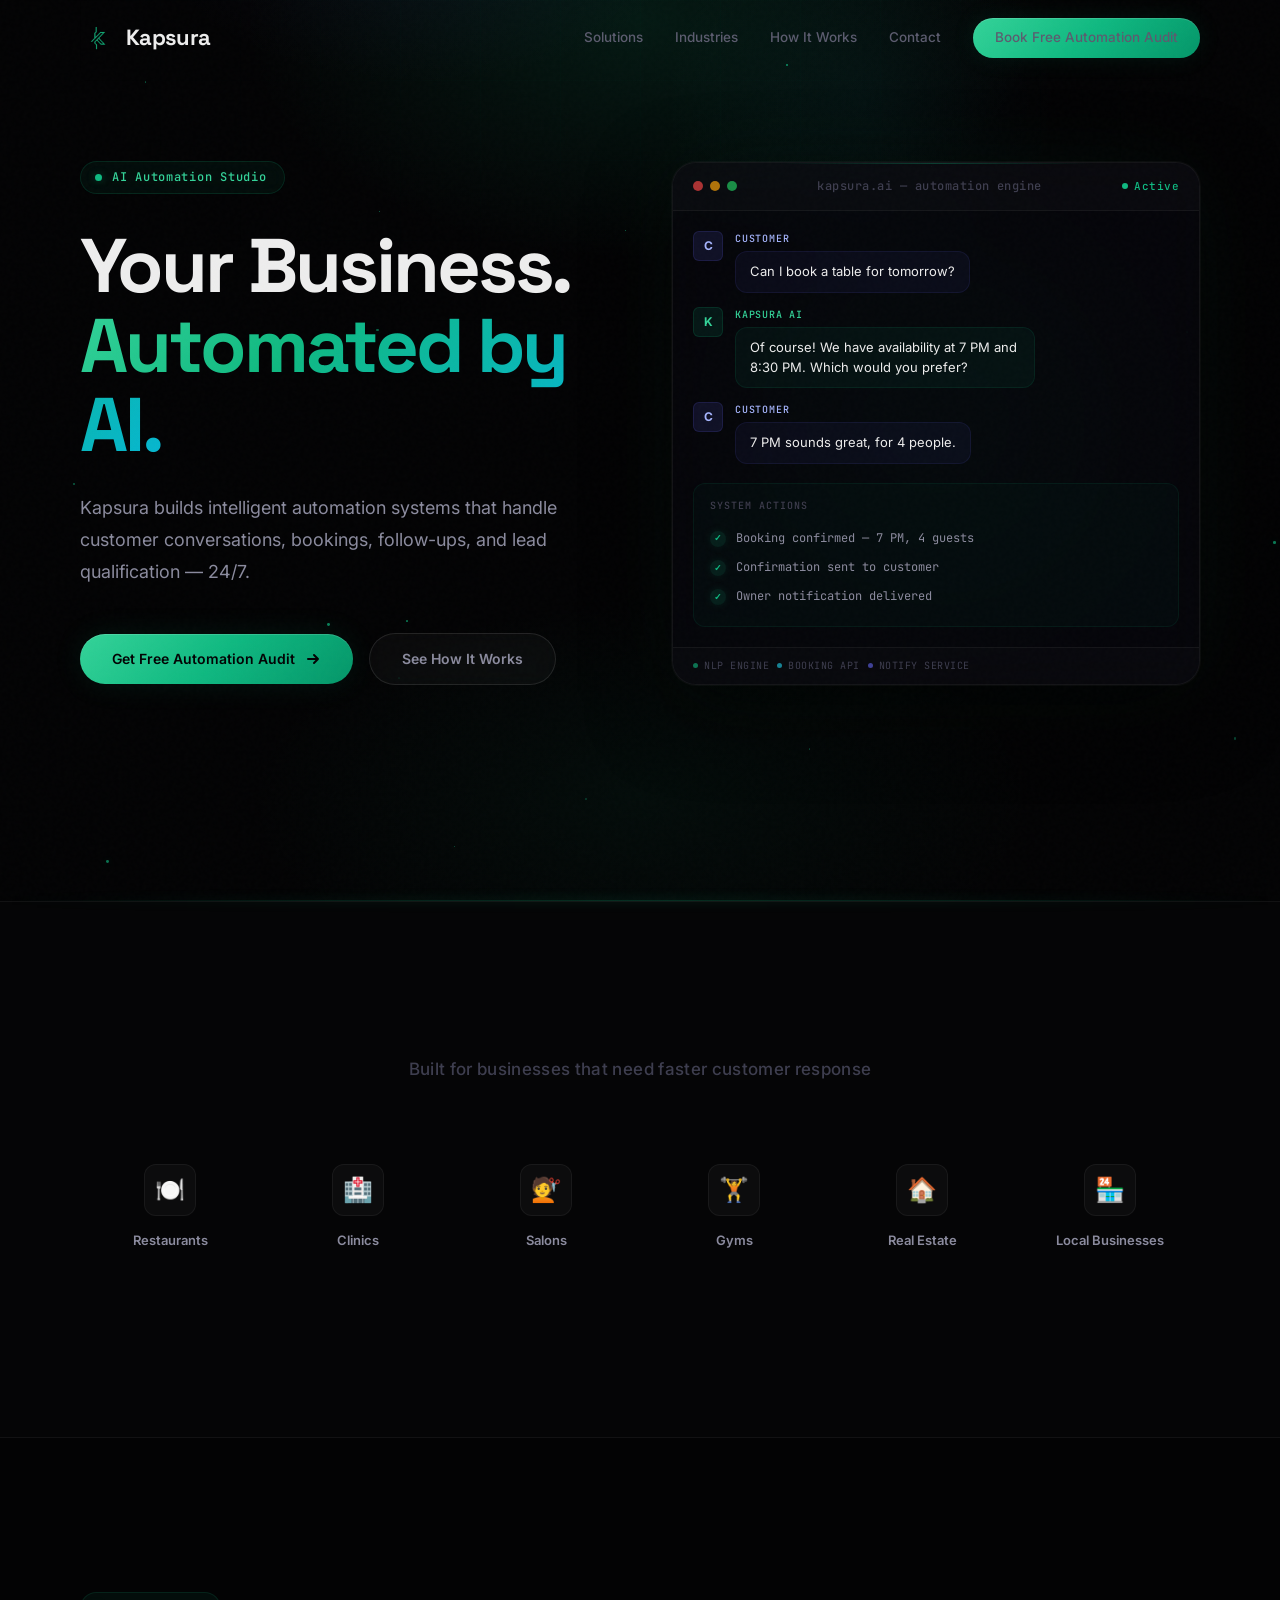
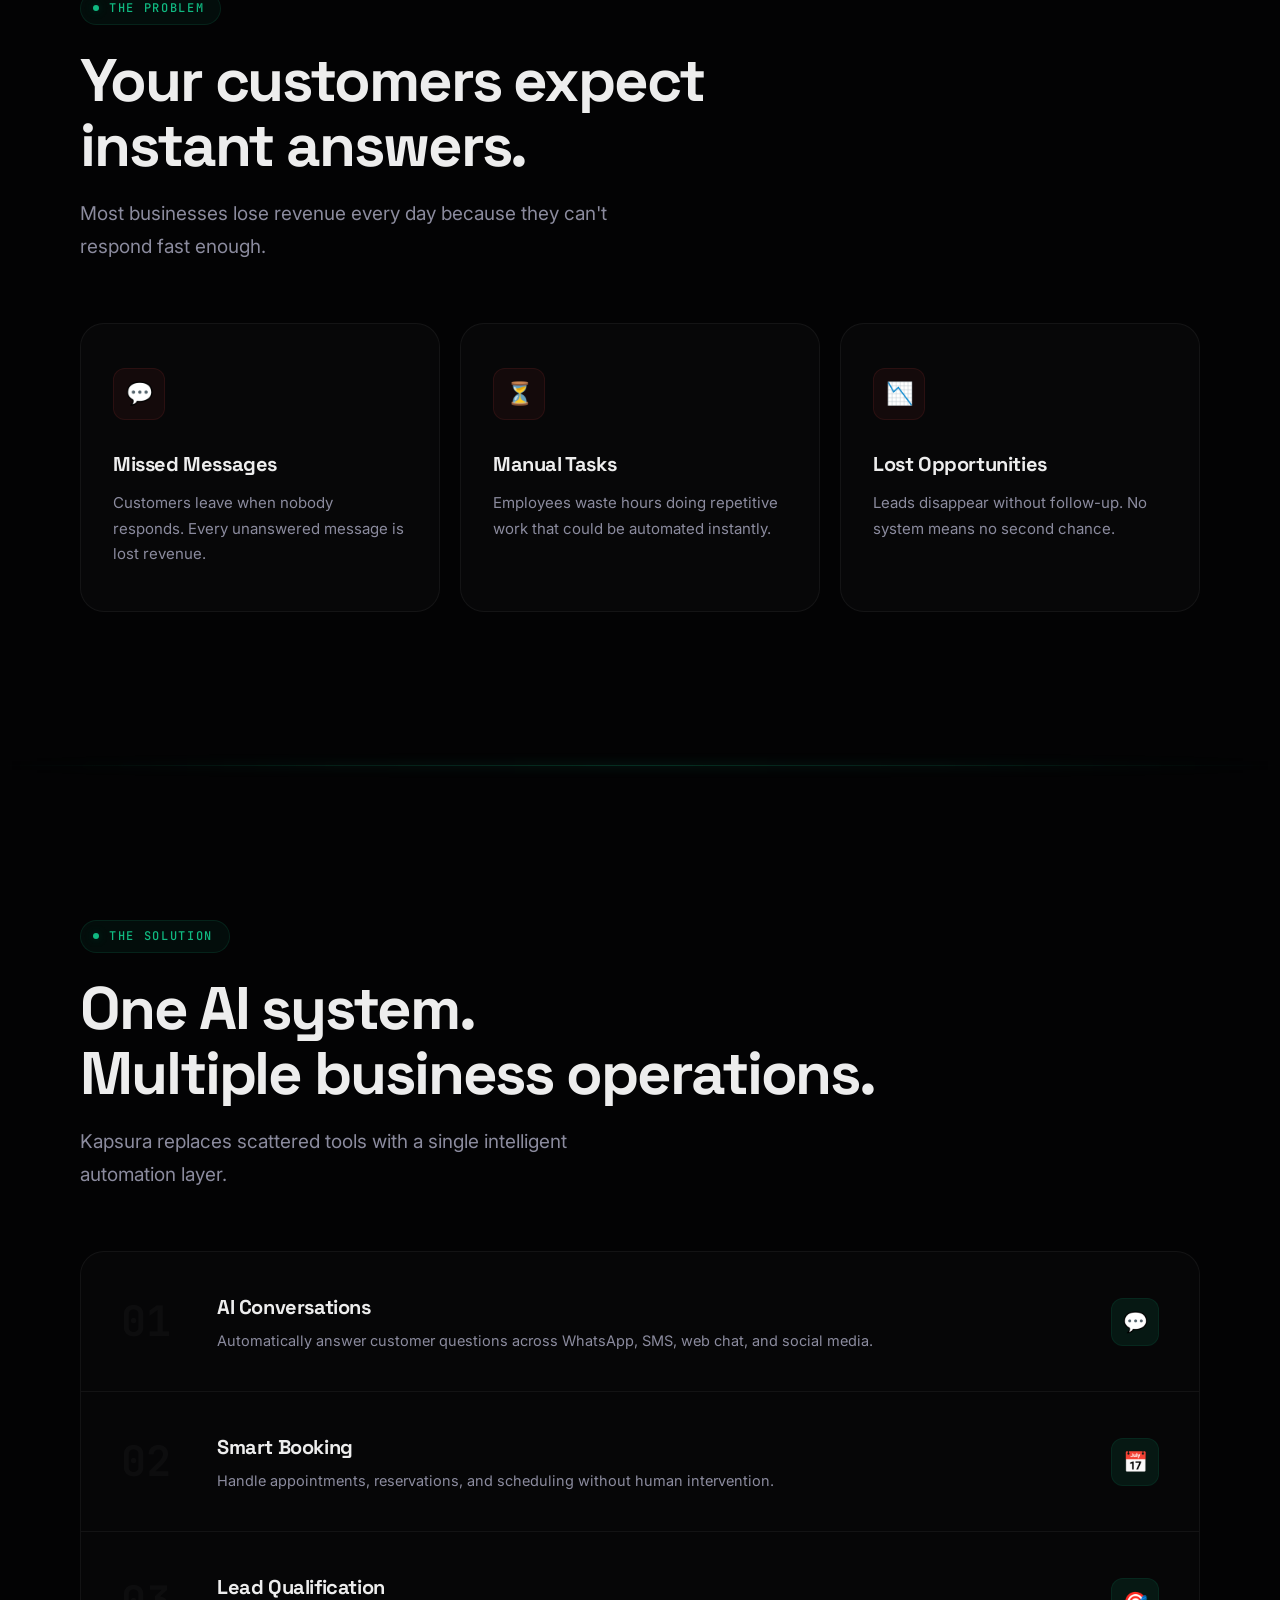
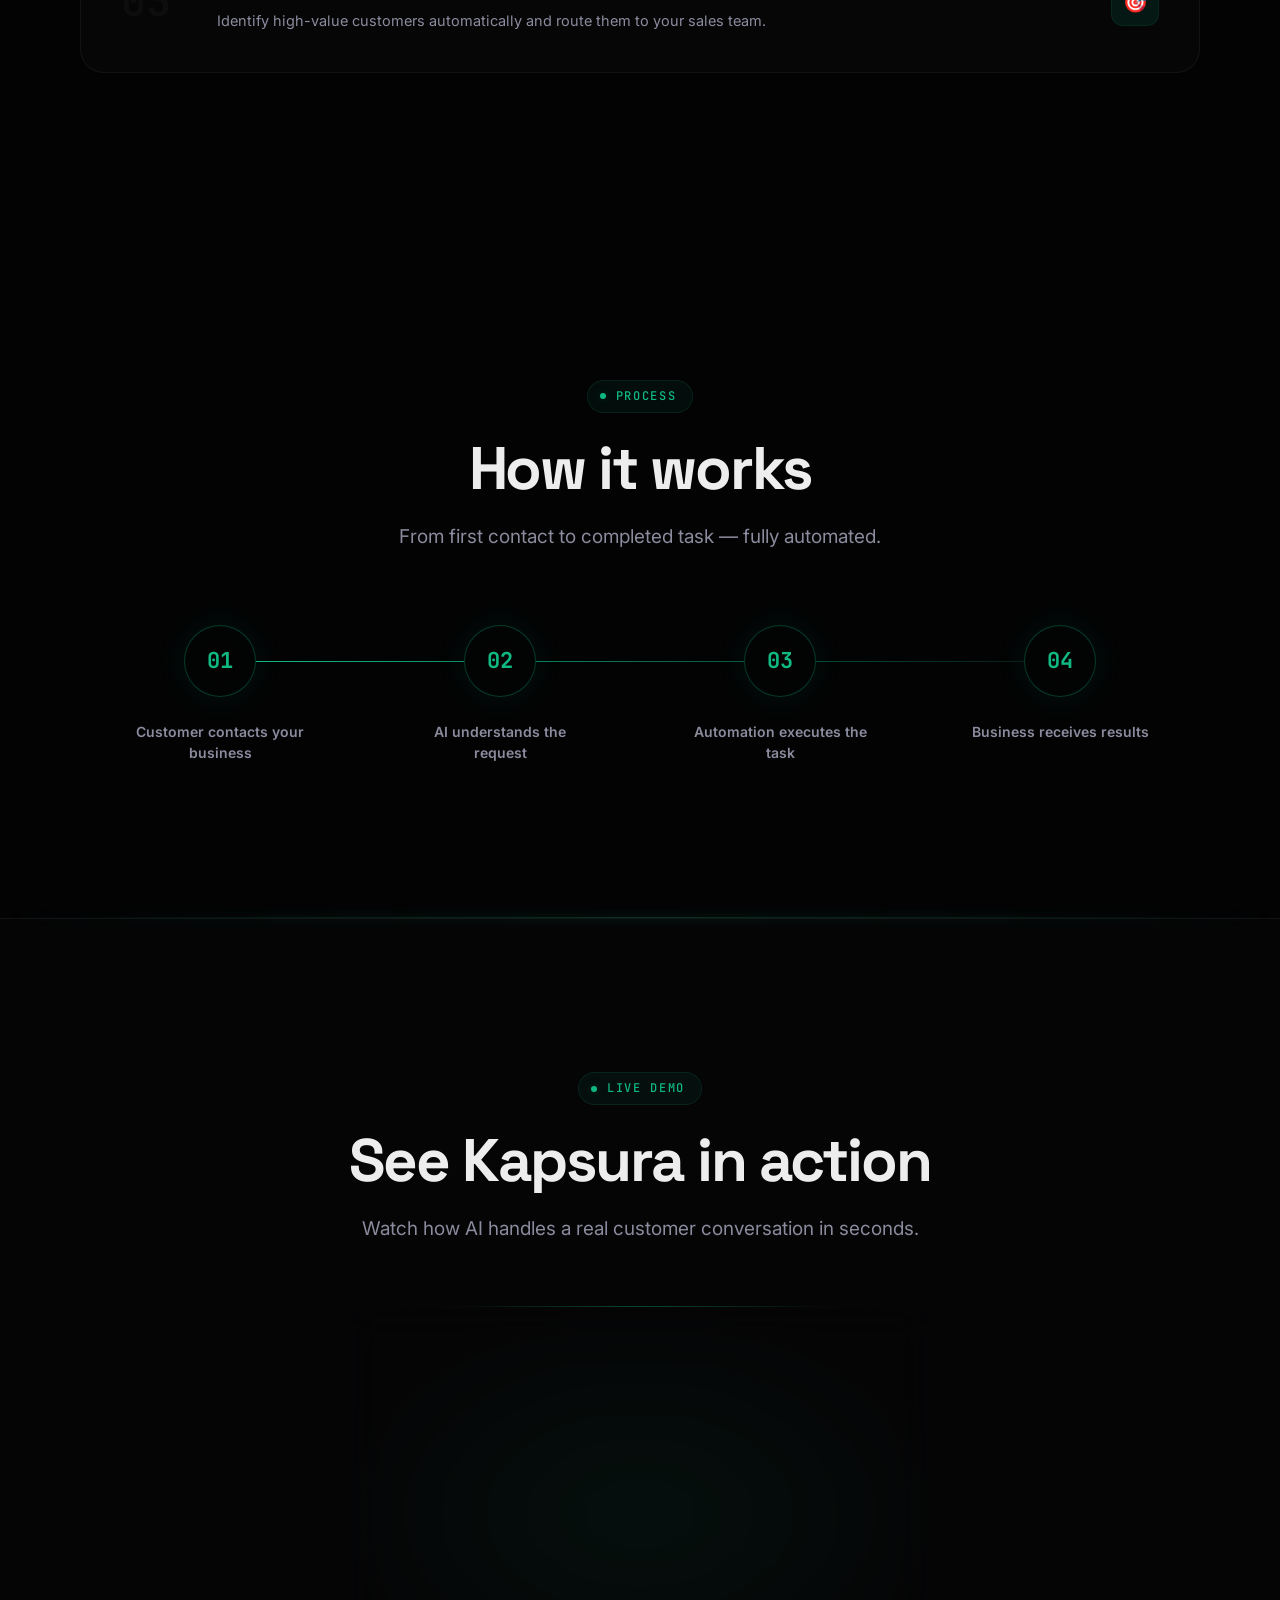
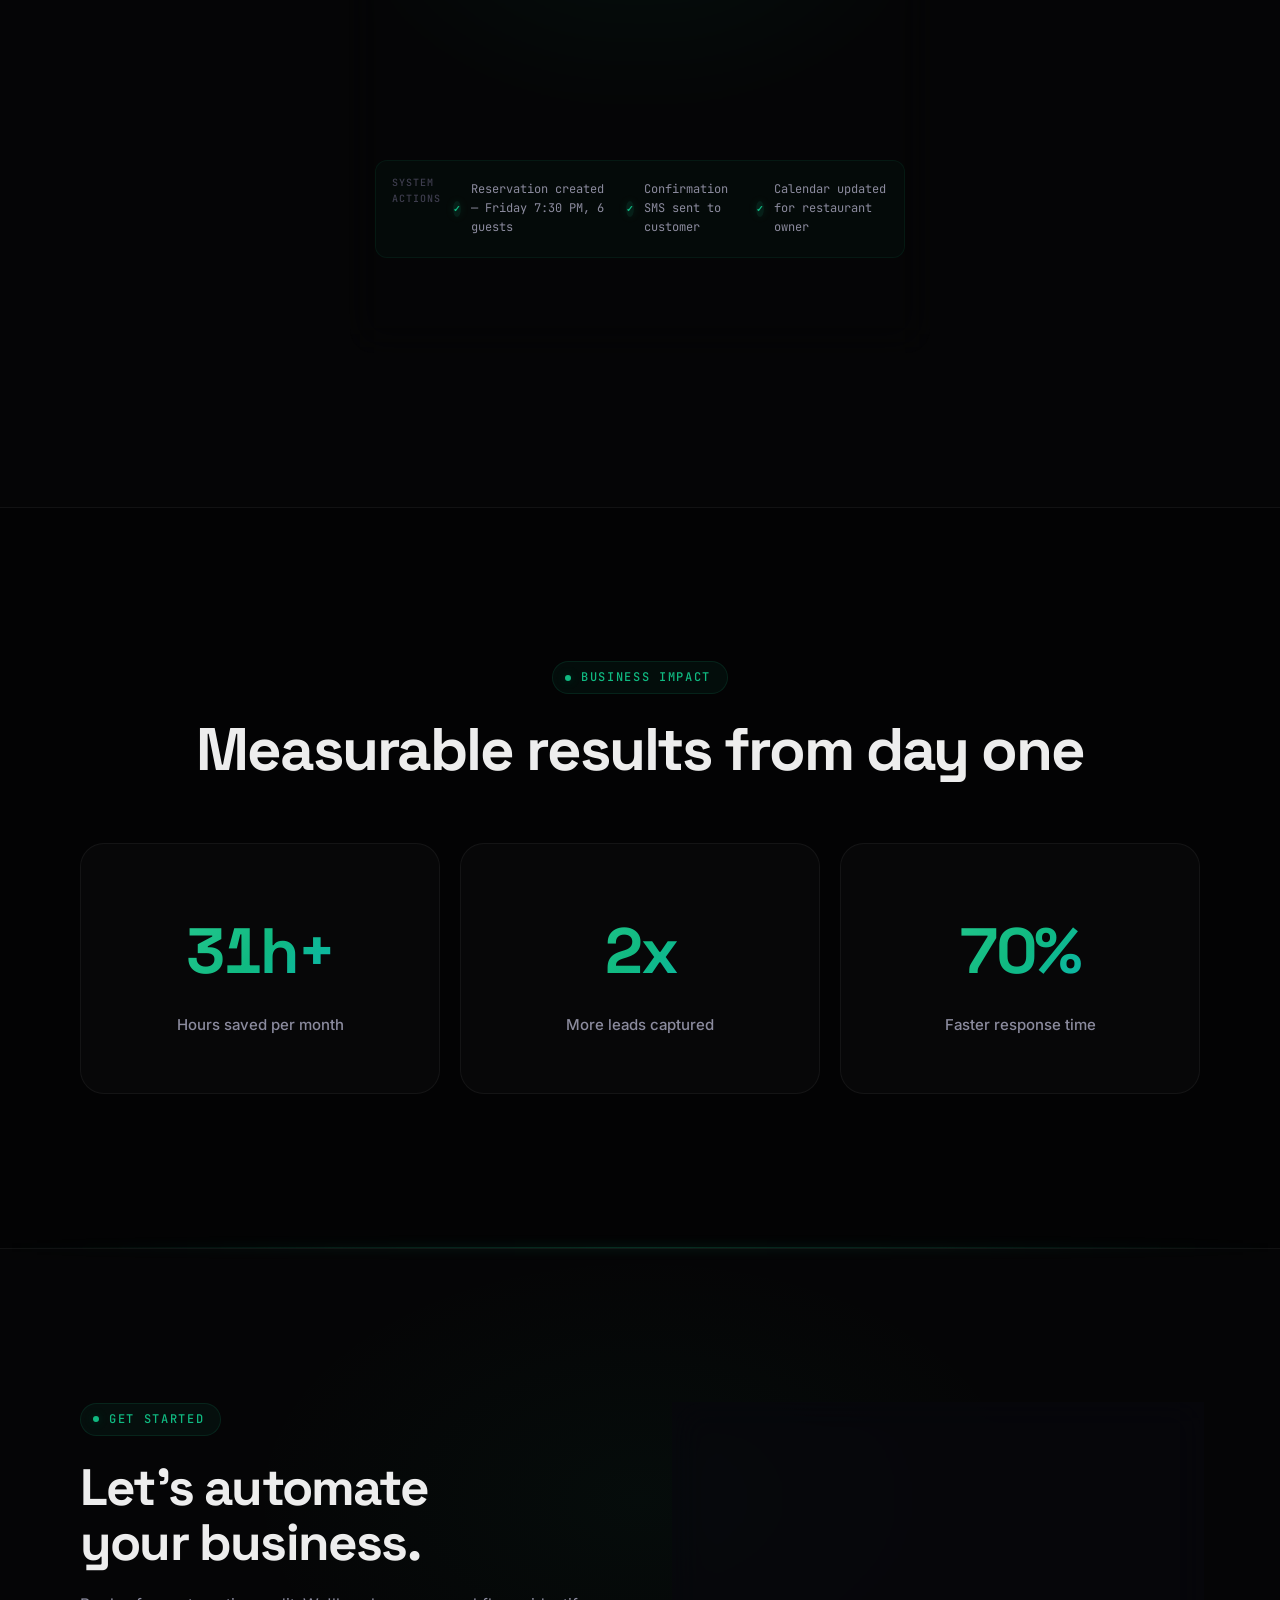
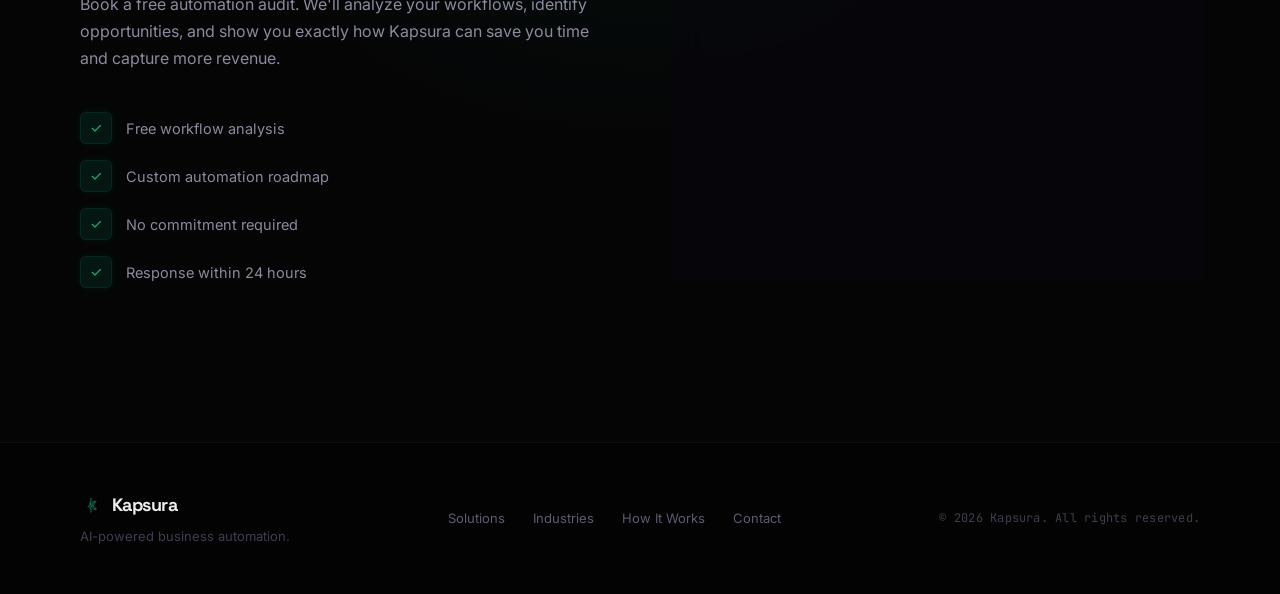
==== commit a90b8dcd: "the icon has been fixed" ====
--- a/public/index.html
+++ b/public/index.html
@@ -13,7 +13,7 @@
   <meta name="twitter:title" content="Kapsura — AI Automation Studio">
   <meta name="twitter:description" content="AI-powered business automation for local businesses.">
   <title>Kapsura — AI Automation Studio</title>
-  <link rel="icon" type="image/svg+xml" href="data:image/svg+xml,%3Csvg xmlns='http://www.w3.org/2000/svg' viewBox='0 0 100 100'%3E%3Crect width='100' height='100' rx='22' fill='%23030304'/%3E%3Cg stroke='%2310B981' stroke-width='7' stroke-linecap='round' stroke-linejoin='round' fill='none'%3E%3Cpath d='M45 15 L45 32 L40 37 L40 58 L45 63 L45 85'/%3E%3Cpath d='M68 35 L30 60'/%3E%3Cpath d='M52 45 L70 63 L65 68 L65 85'/%3E%3Cpath d='M40 58 L58 76 L53 81 L53 85'/%3E%3C/g%3E%3C/svg%3E">
+  <link rel="icon" type="image/png" href="logo.png">
   <link rel="stylesheet" href="style.css">
 </head>
 <body class="loading">
@@ -22,12 +22,7 @@
   <div class="preloader" id="preloader">
     <div class="preloader-content">
       <div class="preloader-logo">
-        <svg viewBox="0 0 100 100" class="preloader-svg" fill="none" stroke="#10B981" stroke-width="5.5" stroke-linecap="round" stroke-linejoin="round">
-          <path d="M 45 15 L 45 32 L 40 37 L 40 58 L 45 63 L 45 85" class="logo-path stem" />
-          <path d="M 68 35 L 30 60" class="logo-path diag" />
-          <path d="M 52 45 L 70 63 L 65 68 L 65 85" class="logo-path branch-outer" />
-          <path d="M 40 58 L 58 76 L 53 81 L 53 85" class="logo-path branch-inner" />
-        </svg>
+        <img src="logo.png" alt="Kapsura Logo" class="preloader-logo-img">
       </div>
       <div class="preloader-status">
         <div class="status-item" id="status1">
@@ -51,27 +46,7 @@
     <div class="container">
       <a href="#" class="nav-logo">
         <span class="logo-mark">
-          <svg viewBox="0 0 100 100" class="logo-svg" fill="none" stroke="url(#logoSweepNav)" stroke-width="5" stroke-linecap="round" stroke-linejoin="round">
-            <defs>
-              <linearGradient id="logoSweepNav" x1="0%" y1="0%" x2="100%" y2="100%">
-                <stop offset="0%" stop-color="#10B981" />
-                <stop offset="35%" stop-color="#10B981" />
-                <stop offset="50%" stop-color="#a7f3d0" />
-                <stop offset="65%" stop-color="#10B981" />
-                <stop offset="100%" stop-color="#10B981" />
-                <animateTransform 
-                  attributeName="gradientTransform" 
-                  type="translate" 
-                  from="-1.5,-1.5" to="1.5,1.5" 
-                  dur="3s" 
-                  repeatCount="indefinite" />
-              </linearGradient>
-            </defs>
-            <path d="M 45 15 L 45 32 L 40 37 L 40 58 L 45 63 L 45 85" class="logo-path stem" />
-            <path d="M 68 35 L 30 60" class="logo-path diag" />
-            <path d="M 52 45 L 70 63 L 65 68 L 65 85" class="logo-path branch-outer" />
-            <path d="M 40 58 L 58 76 L 53 81 L 53 85" class="logo-path branch-inner" />
-          </svg>
+          <img src="logo.png" alt="Kapsura Logo" class="logo-img">
         </span>
         Kapsura
       </a>
@@ -464,27 +439,7 @@
       <div class="footer-brand">
         <div class="footer-logo">
           <span class="logo-mark">
-            <svg viewBox="0 0 100 100" class="logo-svg" fill="none" stroke="url(#logoSweepFooter)" stroke-width="5" stroke-linecap="round" stroke-linejoin="round">
-              <defs>
-                <linearGradient id="logoSweepFooter" x1="0%" y1="0%" x2="100%" y2="100%">
-                  <stop offset="0%" stop-color="#10B981" />
-                  <stop offset="35%" stop-color="#10B981" />
-                  <stop offset="50%" stop-color="#a7f3d0" />
-                  <stop offset="65%" stop-color="#10B981" />
-                  <stop offset="100%" stop-color="#10B981" />
-                  <animateTransform 
-                    attributeName="gradientTransform" 
-                    type="translate" 
-                    from="-1.5,-1.5" to="1.5,1.5" 
-                    dur="3s" 
-                    repeatCount="indefinite" />
-                </linearGradient>
-              </defs>
-              <path d="M 45 15 L 45 32 L 40 37 L 40 58 L 45 63 L 45 85" class="logo-path stem" />
-              <path d="M 68 35 L 30 60" class="logo-path diag" />
-              <path d="M 52 45 L 70 63 L 65 68 L 65 85" class="logo-path branch-outer" />
-              <path d="M 40 58 L 58 76 L 53 81 L 53 85" class="logo-path branch-inner" />
-            </svg>
+            <img src="logo.png" alt="Kapsura Logo" class="logo-img">
           </span>
           Kapsura
         </div>
--- a/public/style.css
+++ b/public/style.css
@@ -240,48 +240,23 @@
   transform: scale(1.05);
 }
 
-/* --- Kapsura Logo SVG Animations --- */
-.logo-svg {
+/* --- Kapsura Logo Image Animations --- */
+.logo-img {
   width: 100%;
   height: 100%;
+  object-fit: contain;
   opacity: 0;
-  transform-origin: center;
   animation: logo-fade-in 1.2s var(--ease-out) forwards, logo-glow-pulse 4s ease-in-out infinite 1.2s;
-}
-
-.logo-path {
-  stroke-dasharray: 120;
-  stroke-dashoffset: 120;
-  animation: logo-draw 1.8s cubic-bezier(0.16, 1, 0.3, 1) forwards;
-}
-
-.logo-path.stem {
-  animation-delay: 0.1s;
-}
-.logo-path.diag {
-  animation-delay: 0.3s;
-}
-.logo-path.branch-outer {
-  animation-delay: 0.5s;
-}
-.logo-path.branch-inner {
-  animation-delay: 0.7s;
 }
 
 @keyframes logo-fade-in {
   from {
     opacity: 0;
-    transform: scale(0.8) rotate(-8deg);
+    transform: scale(0.85);
   }
   to {
     opacity: 1;
-    transform: scale(1) rotate(0);
-  }
-}
-
-@keyframes logo-draw {
-  to {
-    stroke-dashoffset: 0;
+    transform: scale(1);
   }
 }
 
@@ -2424,15 +2399,10 @@
   animation: preloader-logo-pulse 2s ease-in-out infinite;
 }
 
-.preloader-svg {
+.preloader-logo-img {
   width: 100%;
   height: 100%;
-}
-
-.preloader-svg .logo-path {
-  stroke-dasharray: 120;
-  stroke-dashoffset: 120;
-  animation: logo-draw 1.2s cubic-bezier(0.16, 1, 0.3, 1) forwards;
+  object-fit: contain;
 }
 
 .preloader-status {
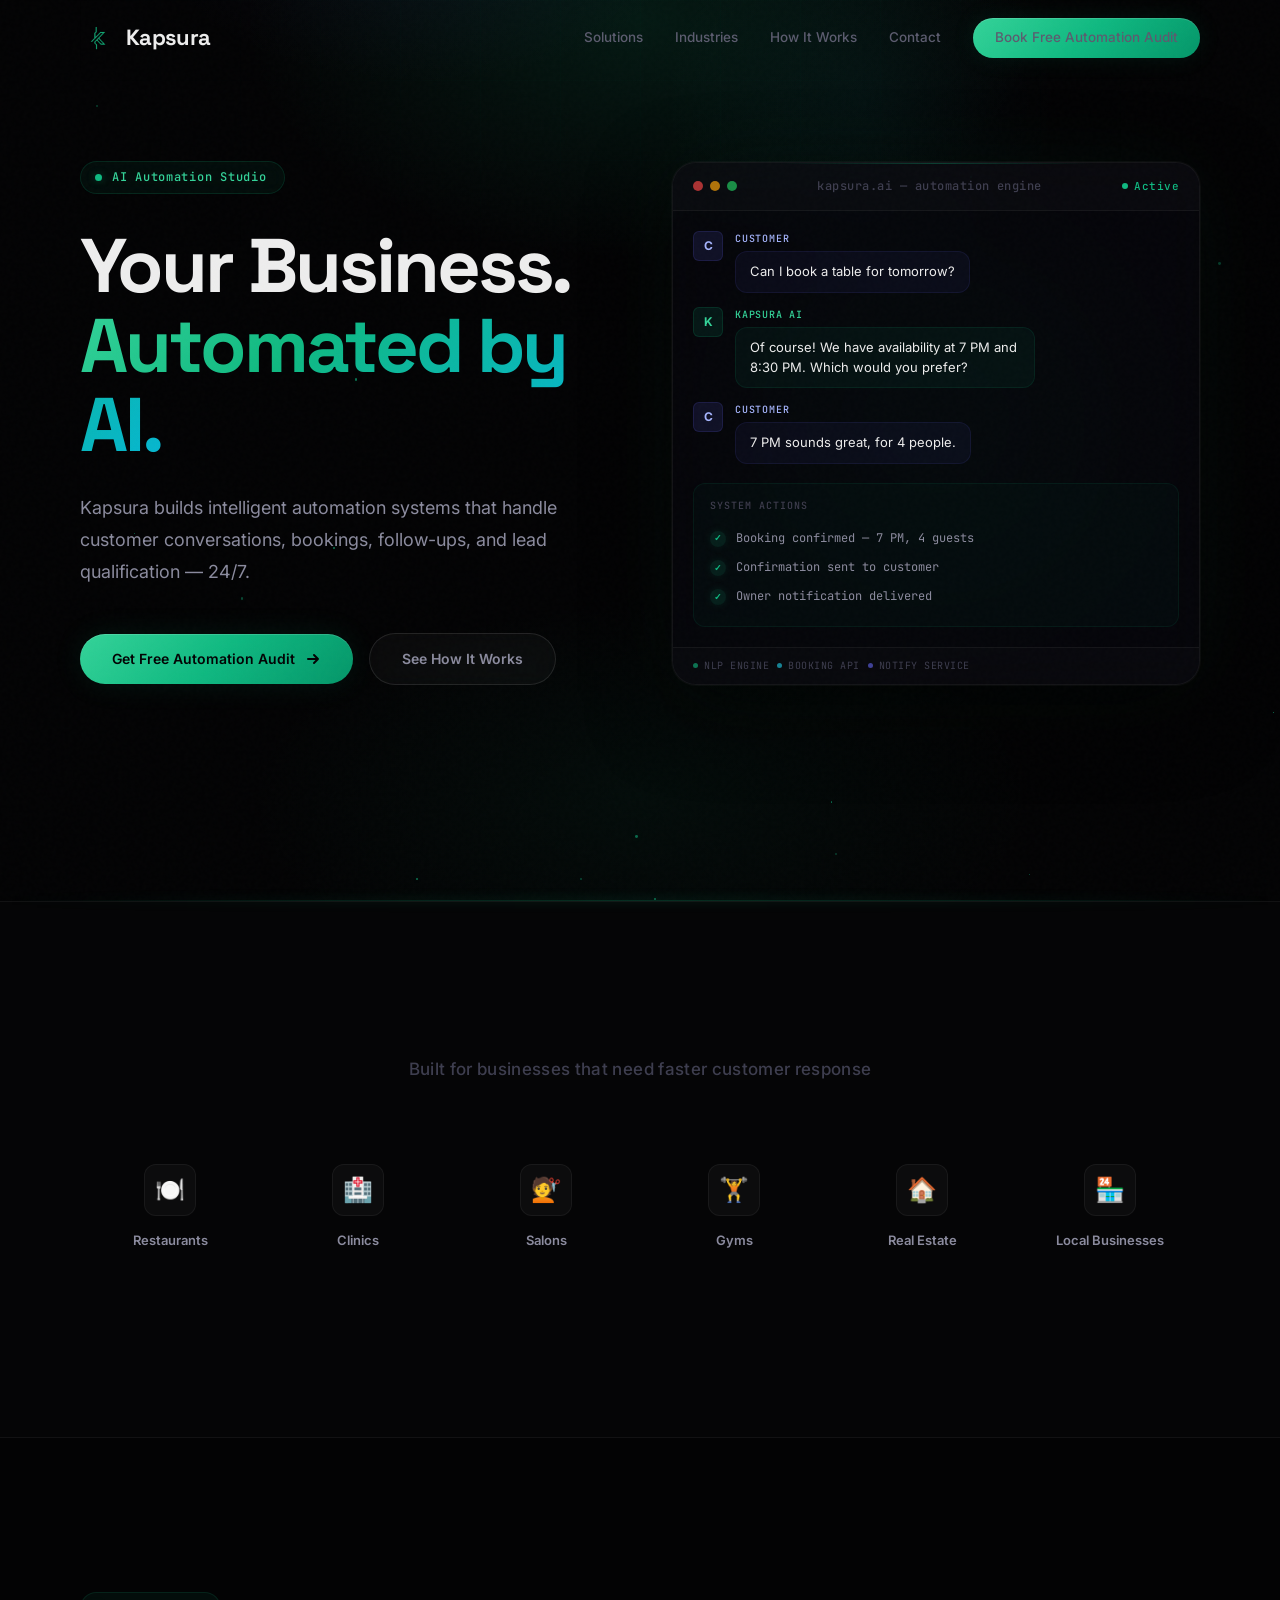
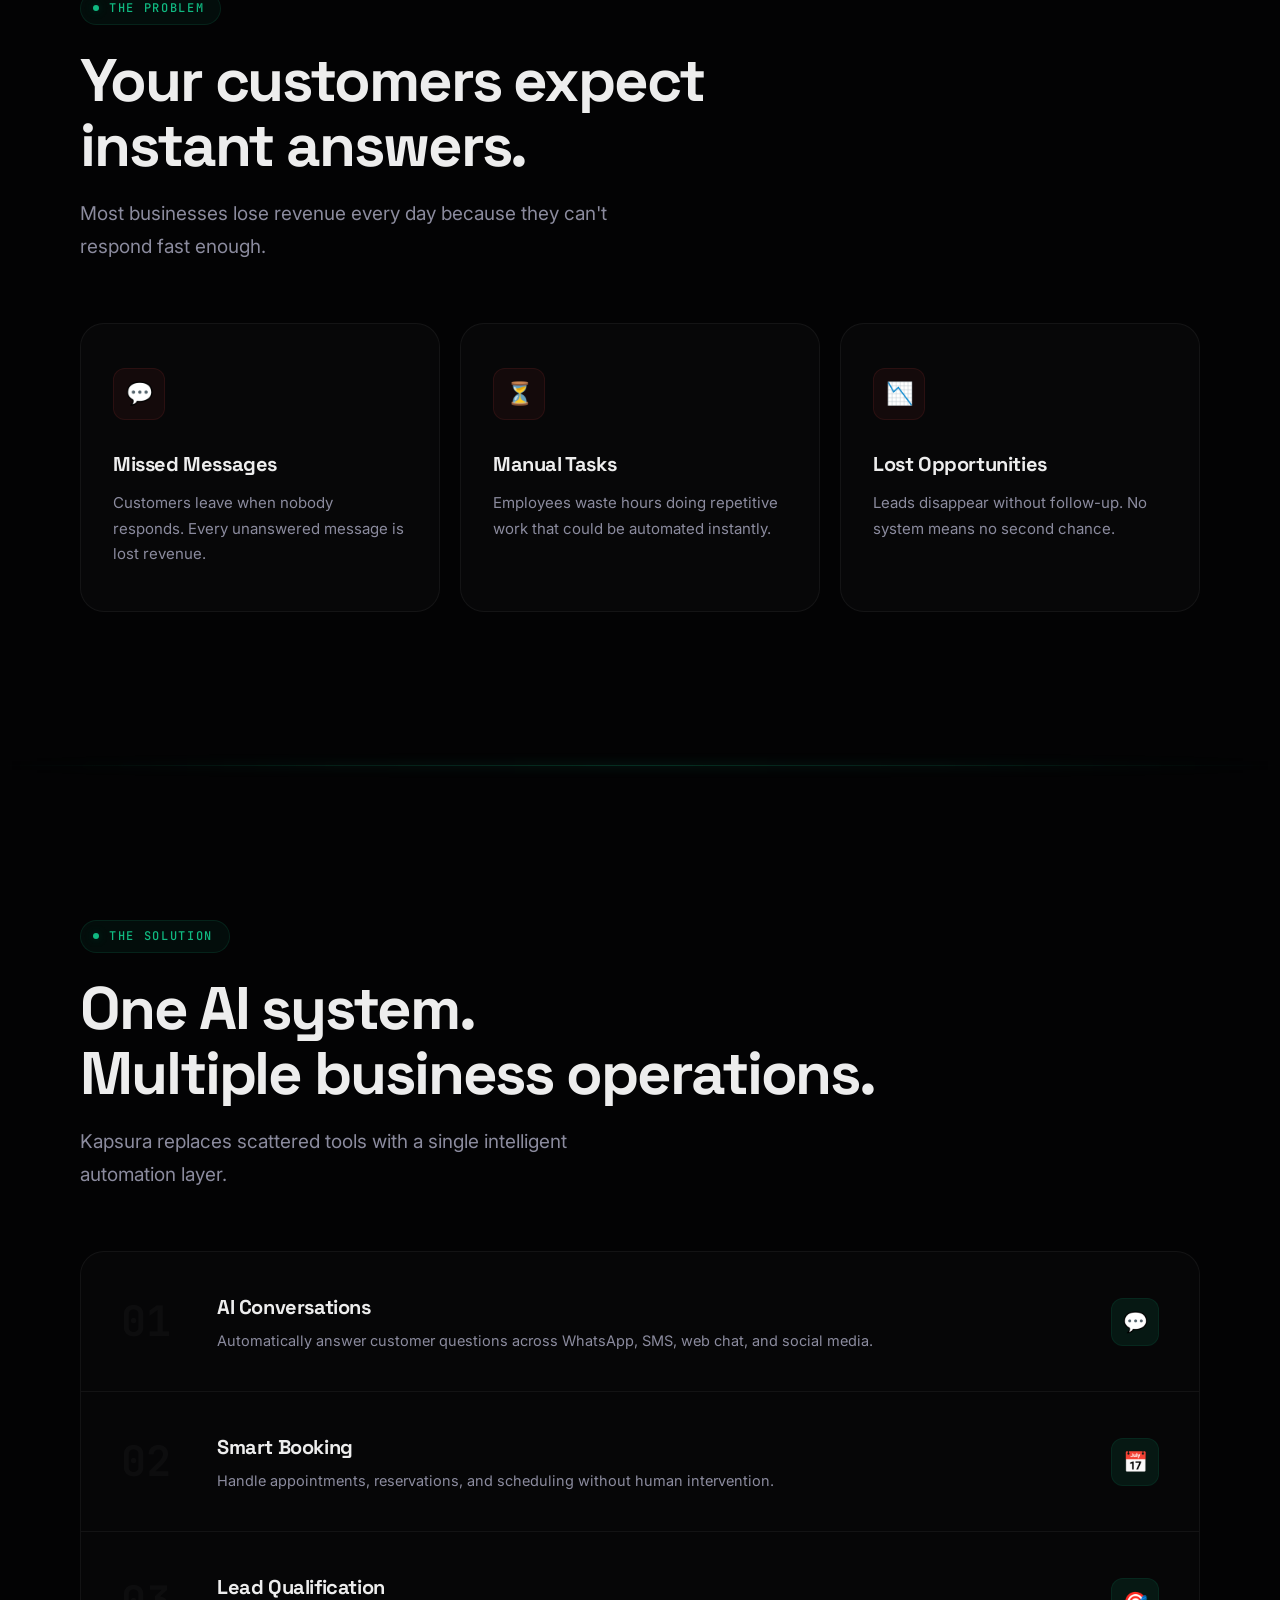
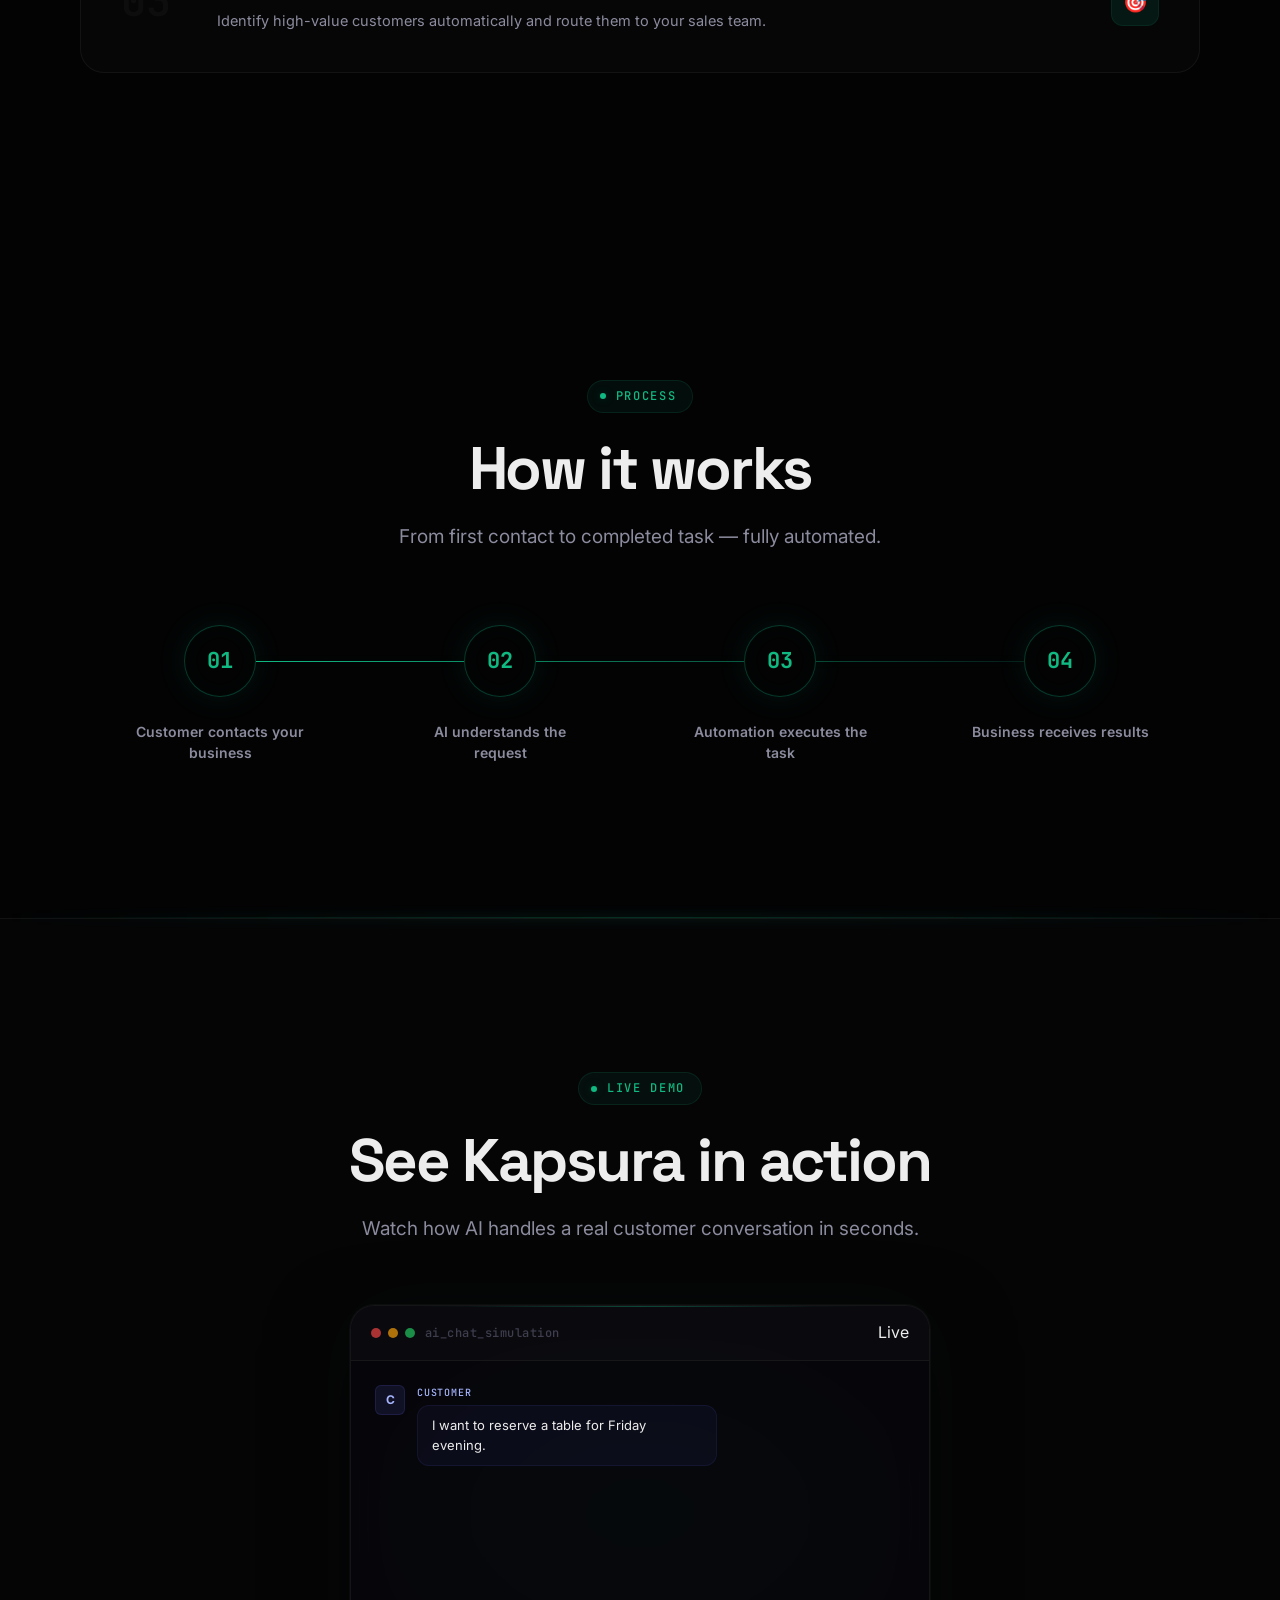
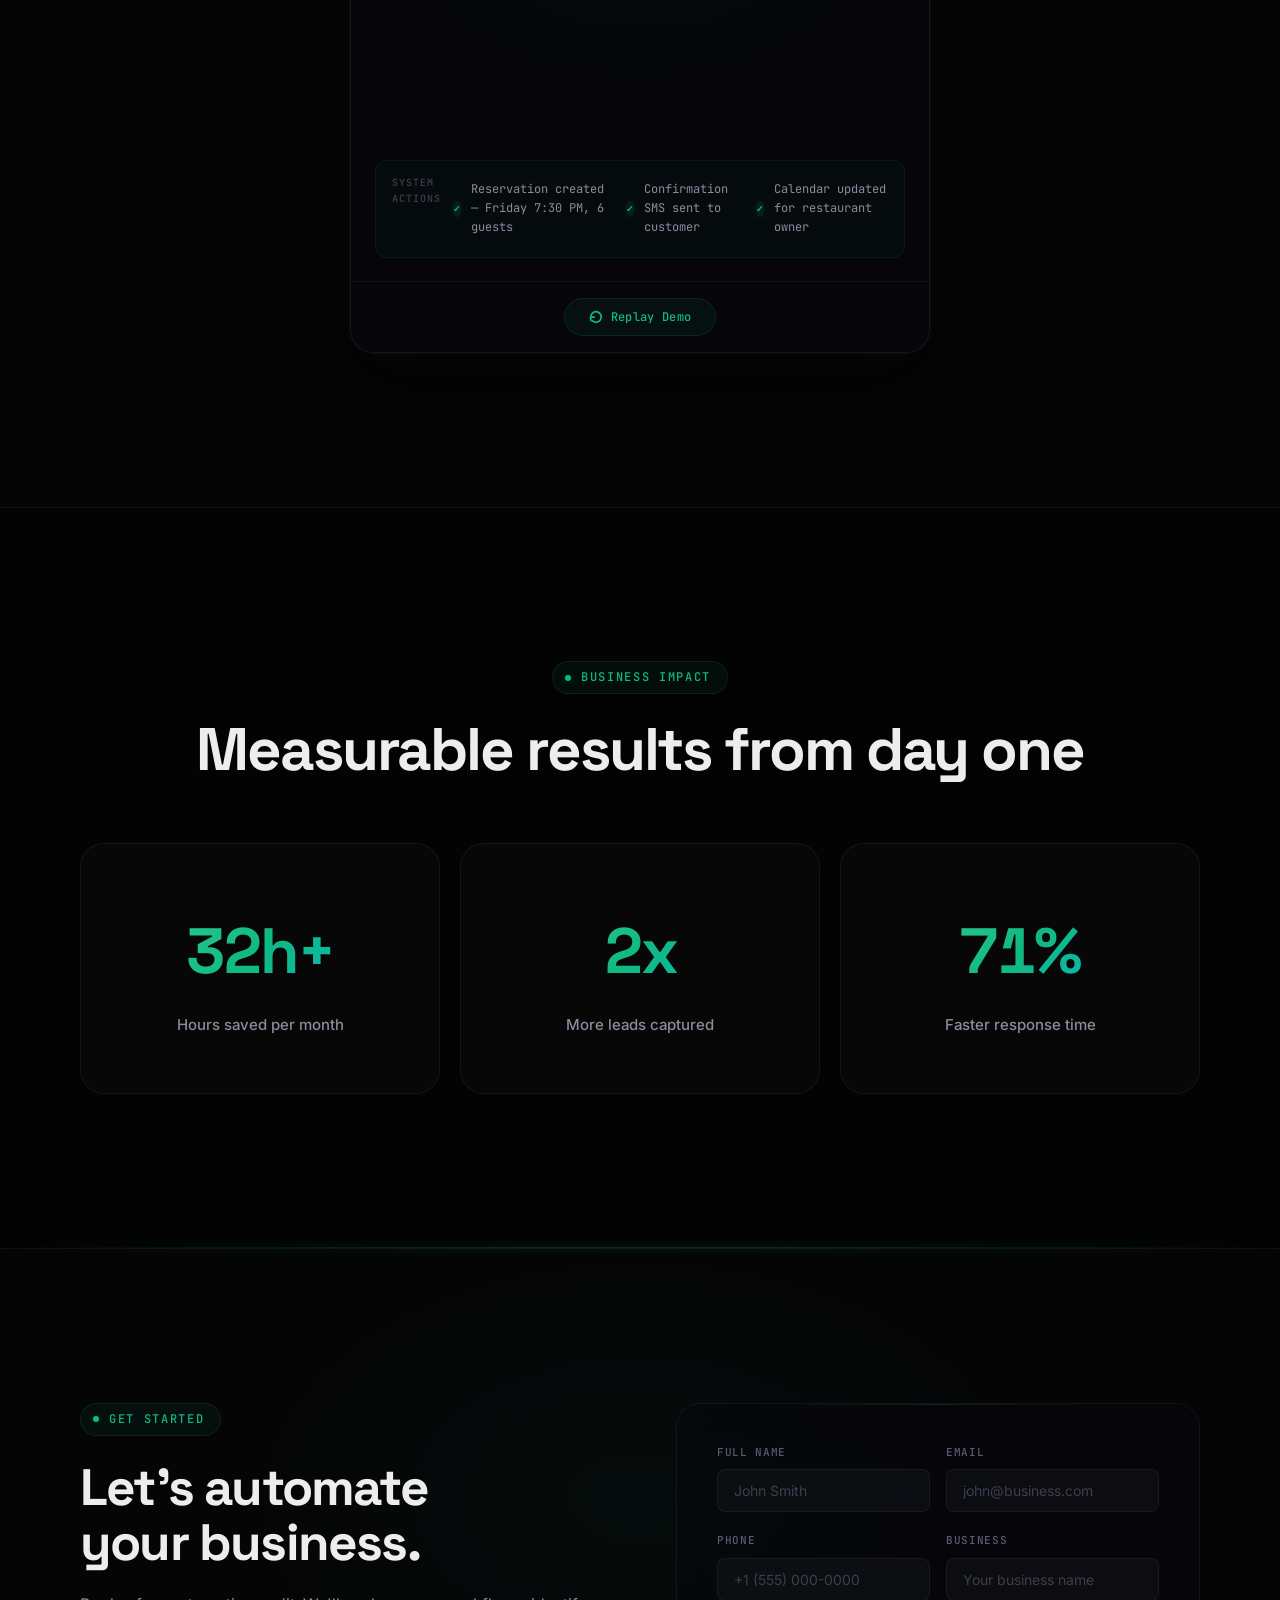
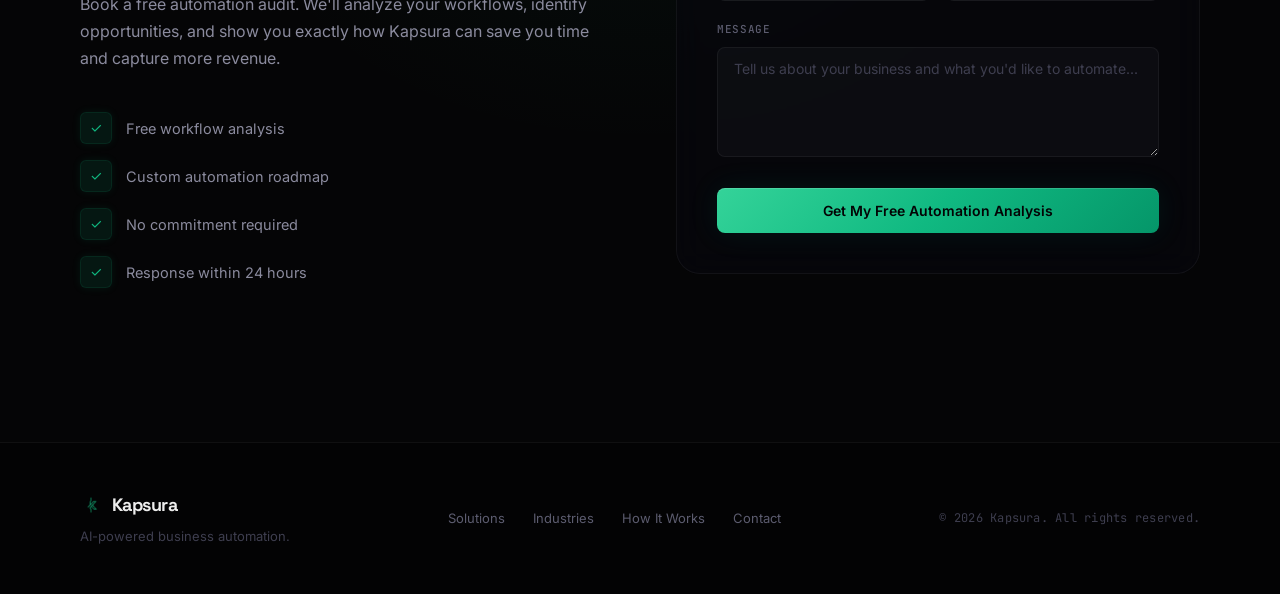
==== commit 643de88b: "google verfication" ====
--- a/public/index.html
+++ b/public/index.html
@@ -1,13 +1,17 @@
 <!DOCTYPE html>
 <html lang="en">
+
 <head>
   <meta charset="UTF-8">
   <meta name="viewport" content="width=device-width, initial-scale=1.0">
-  <meta name="description" content="Kapsura AI Automation Studio — Intelligent automation systems for restaurants, clinics, salons, gyms, and local businesses. Handle customer conversations, bookings, and lead qualification 24/7.">
-  <meta name="keywords" content="AI automation, business automation, chatbot, booking automation, lead qualification, restaurant AI, clinic automation">
+  <meta name="description"
+    content="Kapsura AI Automation Studio — Intelligent automation systems for restaurants, clinics, salons, gyms, and local businesses. Handle customer conversations, bookings, and lead qualification 24/7.">
+  <meta name="keywords"
+    content="AI automation, business automation, chatbot, booking automation, lead qualification, restaurant AI, clinic automation">
   <meta name="author" content="Kapsura">
   <meta property="og:title" content="Kapsura — AI Automation Studio">
-  <meta property="og:description" content="Build intelligent automation systems that handle customer conversations, bookings, follow-ups, and lead qualification — 24/7.">
+  <meta property="og:description"
+    content="Build intelligent automation systems that handle customer conversations, bookings, follow-ups, and lead qualification — 24/7.">
   <meta property="og:type" content="website">
   <meta name="twitter:card" content="summary_large_image">
   <meta name="twitter:title" content="Kapsura — AI Automation Studio">
@@ -15,7 +19,9 @@
   <title>Kapsura — AI Automation Studio</title>
   <link rel="icon" type="image/png" href="logo.png">
   <link rel="stylesheet" href="style.css">
+  <meta name="google-site-verification" content="NtB1F53OhR8DWME8MRnWh-F2aPq1qTzESw3svkrbt4g" />
 </head>
+
 <body class="loading">
 
   <!-- ===== PRELOADER ===== -->
@@ -78,12 +84,16 @@
           <span class="accent-text">Automated by AI.</span>
         </h1>
         <p class="hero-subtitle reveal reveal-delay-2">
-          Kapsura builds intelligent automation systems that handle customer conversations, bookings, follow-ups, and lead qualification — 24/7.
+          Kapsura builds intelligent automation systems that handle customer conversations, bookings, follow-ups, and
+          lead qualification — 24/7.
         </p>
         <div class="hero-actions reveal reveal-delay-3">
           <a href="#contact" class="btn-primary">
             Get Free Automation Audit
-            <svg width="16" height="16" viewBox="0 0 16 16" fill="none"><path d="M3 8h10M9 4l4 4-4 4" stroke="currentColor" stroke-width="2" stroke-linecap="round" stroke-linejoin="round"/></svg>
+            <svg width="16" height="16" viewBox="0 0 16 16" fill="none">
+              <path d="M3 8h10M9 4l4 4-4 4" stroke="currentColor" stroke-width="2" stroke-linecap="round"
+                stroke-linejoin="round" />
+            </svg>
           </a>
           <a href="#how-it-works" class="btn-secondary">
             See How It Works
@@ -117,7 +127,8 @@
               <span class="chat-avatar ai">K</span>
               <div>
                 <div class="chat-label ai-label">Kapsura AI</div>
-                <div class="chat-bubble ai-bubble">Of course! We have availability at 7 PM and 8:30 PM. Which would you prefer?</div>
+                <div class="chat-bubble ai-bubble">Of course! We have availability at 7 PM and 8:30 PM. Which would you
+                  prefer?</div>
               </div>
             </div>
             <div class="chat-msg">
@@ -203,7 +214,8 @@
     <div class="container">
       <div class="section-label reveal">The Problem</div>
       <h2 class="section-title reveal">Your customers expect<br>instant answers.</h2>
-      <p class="section-subtitle reveal reveal-delay-1">Most businesses lose revenue every day because they can't respond fast enough.</p>
+      <p class="section-subtitle reveal reveal-delay-1">Most businesses lose revenue every day because they can't
+        respond fast enough.</p>
 
       <div class="problems-grid">
         <div class="problem-card reveal reveal-delay-1">
@@ -233,7 +245,8 @@
     <div class="container">
       <div class="section-label reveal">The Solution</div>
       <h2 class="section-title reveal">One AI system.<br>Multiple business operations.</h2>
-      <p class="section-subtitle reveal reveal-delay-1">Kapsura replaces scattered tools with a single intelligent automation layer.</p>
+      <p class="section-subtitle reveal reveal-delay-1">Kapsura replaces scattered tools with a single intelligent
+        automation layer.</p>
 
       <div class="solutions-list reveal reveal-delay-2">
         <div class="solution-row">
@@ -270,7 +283,8 @@
       <div style="text-align:center;">
         <div class="section-label reveal" style="justify-content:center;">Process</div>
         <h2 class="section-title reveal">How it works</h2>
-        <p class="section-subtitle reveal reveal-delay-1" style="margin:0 auto;">From first contact to completed task — fully automated.</p>
+        <p class="section-subtitle reveal reveal-delay-1" style="margin:0 auto;">From first contact to completed task —
+          fully automated.</p>
       </div>
 
       <div class="timeline">
@@ -303,7 +317,8 @@
       <div style="text-align:center;">
         <div class="section-label reveal" style="justify-content:center;">Live Demo</div>
         <h2 class="section-title reveal">See Kapsura in action</h2>
-        <p class="section-subtitle reveal reveal-delay-1" style="margin:0 auto;">Watch how AI handles a real customer conversation in seconds.</p>
+        <p class="section-subtitle reveal reveal-delay-1" style="margin:0 auto;">Watch how AI handles a real customer
+          conversation in seconds.</p>
       </div>
 
       <div class="demo-wrapper reveal reveal-delay-2">
@@ -328,7 +343,11 @@
           </div>
           <div class="demo-footer">
             <button class="btn-replay" id="btnReplay">
-              <svg width="14" height="14" viewBox="0 0 16 16" fill="none"><path d="M2 8a6 6 0 1 1 1.76 4.24" stroke="currentColor" stroke-width="2" stroke-linecap="round"/><path d="M2 12V8h4" stroke="currentColor" stroke-width="2" stroke-linecap="round" stroke-linejoin="round"/></svg>
+              <svg width="14" height="14" viewBox="0 0 16 16" fill="none">
+                <path d="M2 8a6 6 0 1 1 1.76 4.24" stroke="currentColor" stroke-width="2" stroke-linecap="round" />
+                <path d="M2 12V8h4" stroke="currentColor" stroke-width="2" stroke-linecap="round"
+                  stroke-linejoin="round" />
+              </svg>
               Replay Demo
             </button>
           </div>
@@ -372,7 +391,8 @@
         <div class="contact-info reveal">
           <div class="section-label">Get Started</div>
           <h2>Let's automate<br>your business.</h2>
-          <p>Book a free automation audit. We'll analyze your workflows, identify opportunities, and show you exactly how Kapsura can save you time and capture more revenue.</p>
+          <p>Book a free automation audit. We'll analyze your workflows, identify opportunities, and show you exactly
+            how Kapsura can save you time and capture more revenue.</p>
           <div class="contact-features">
             <div class="contact-feature">
               <span class="cf-icon">✓</span>
@@ -417,7 +437,8 @@
             </div>
             <div class="form-group">
               <label for="message">Message</label>
-              <textarea id="message" name="message" placeholder="Tell us about your business and what you'd like to automate..."></textarea>
+              <textarea id="message" name="message"
+                placeholder="Tell us about your business and what you'd like to automate..."></textarea>
             </div>
             <button type="submit" class="btn-submit" id="btnSubmit">
               Get My Free Automation Analysis
@@ -457,4 +478,5 @@
 
   <script src="script.js"></script>
 </body>
-</html>
+
+</html>
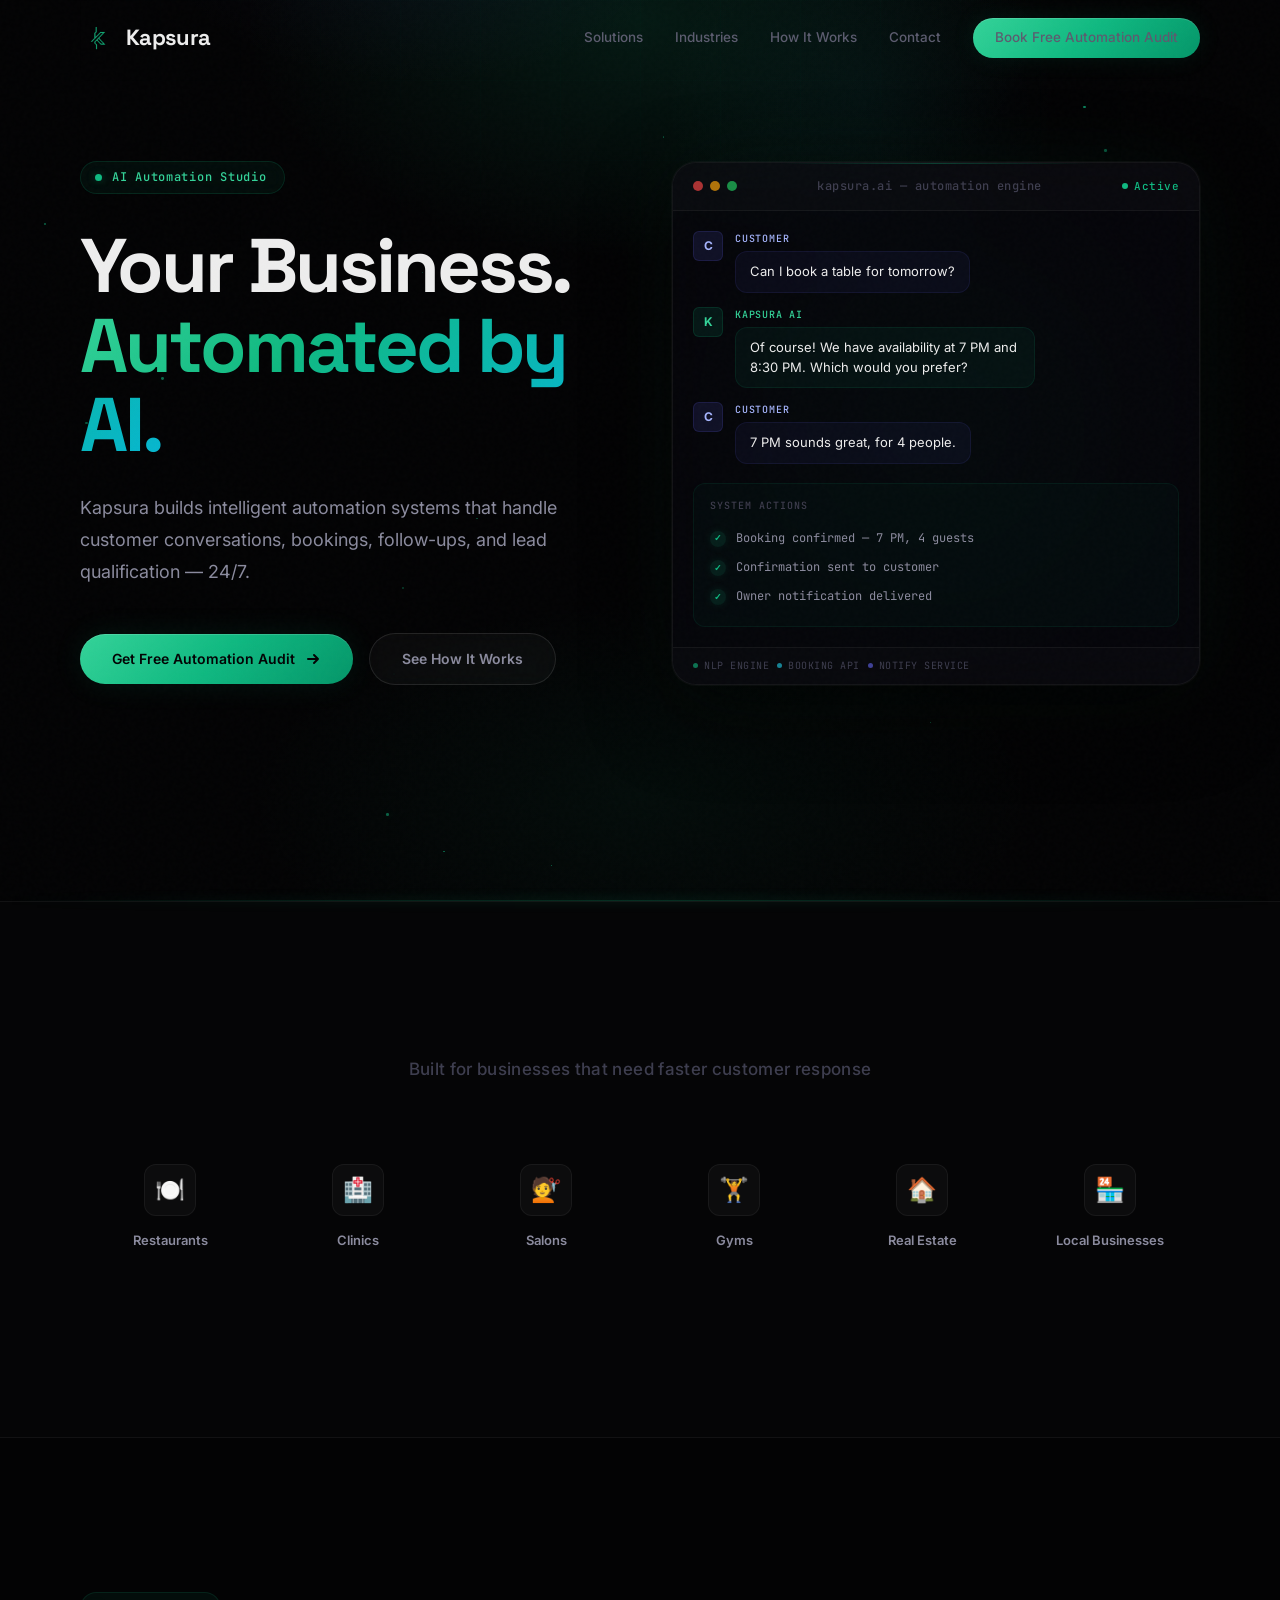
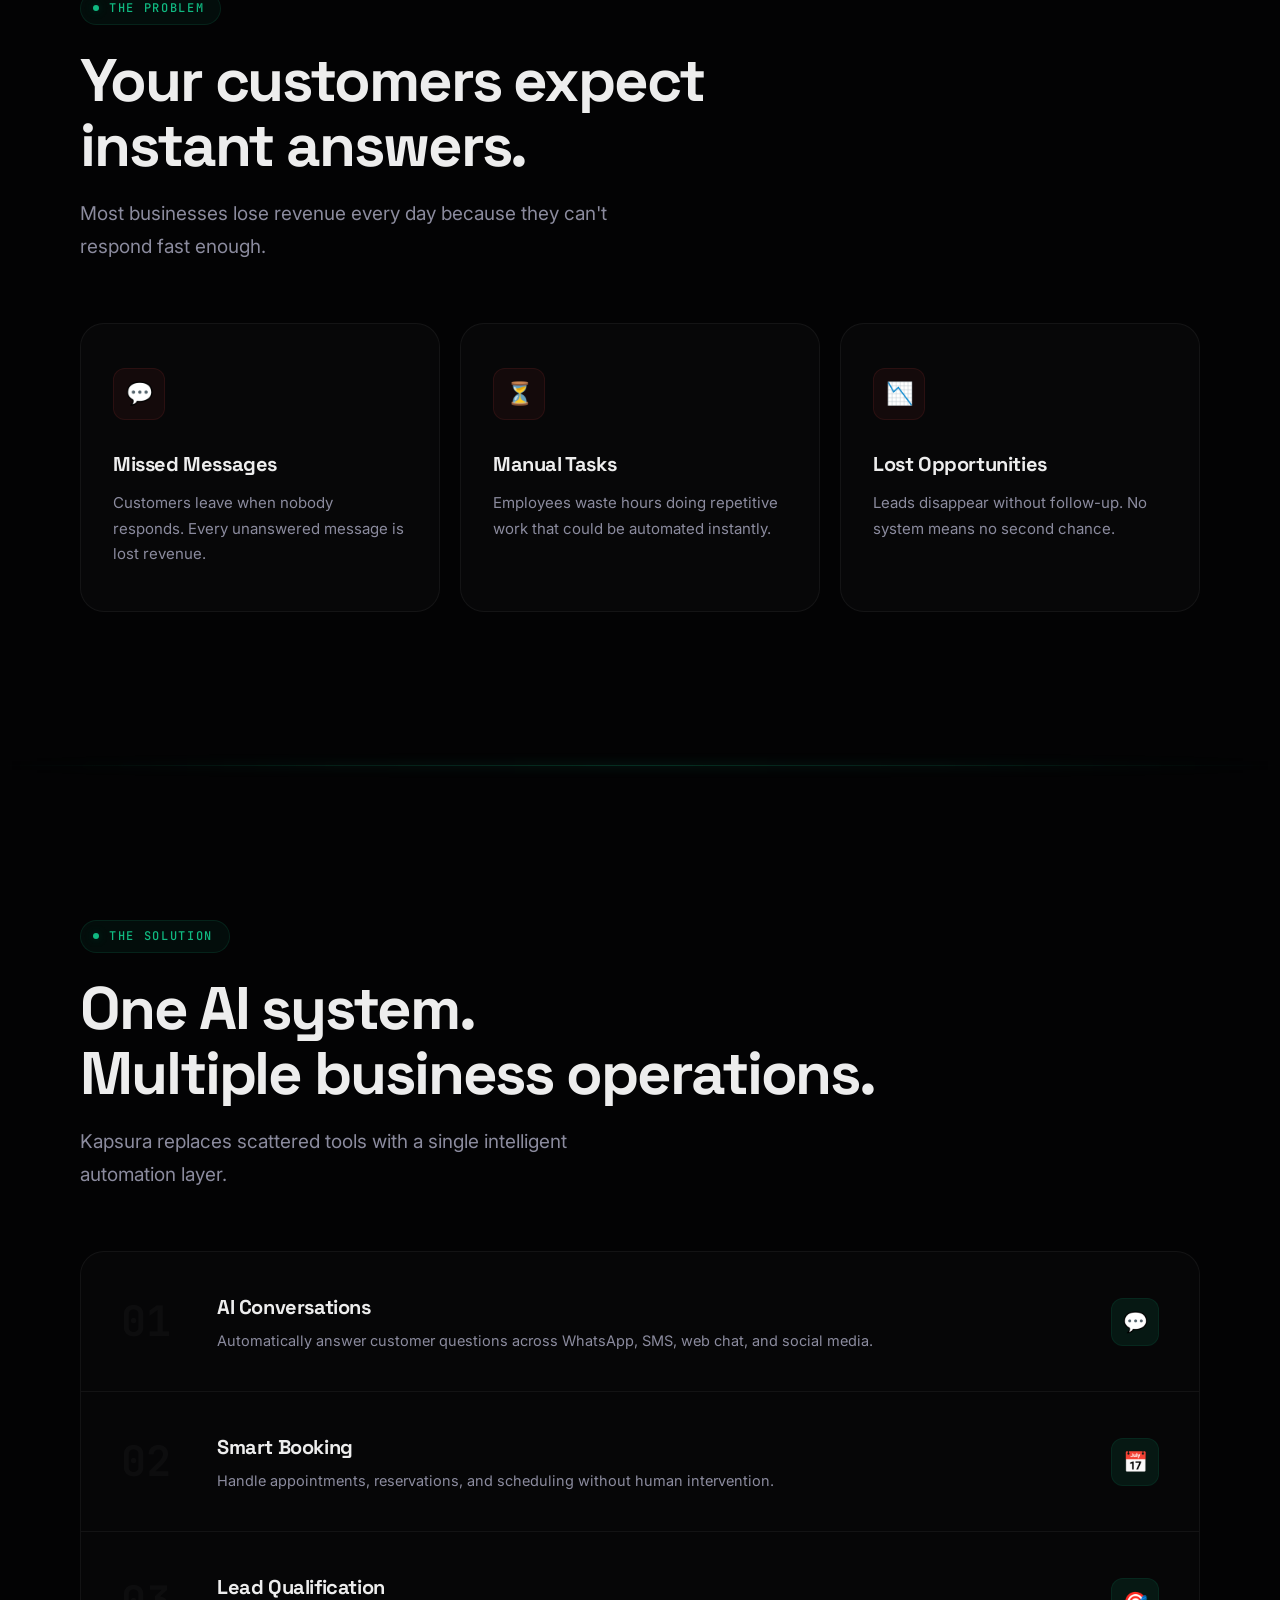
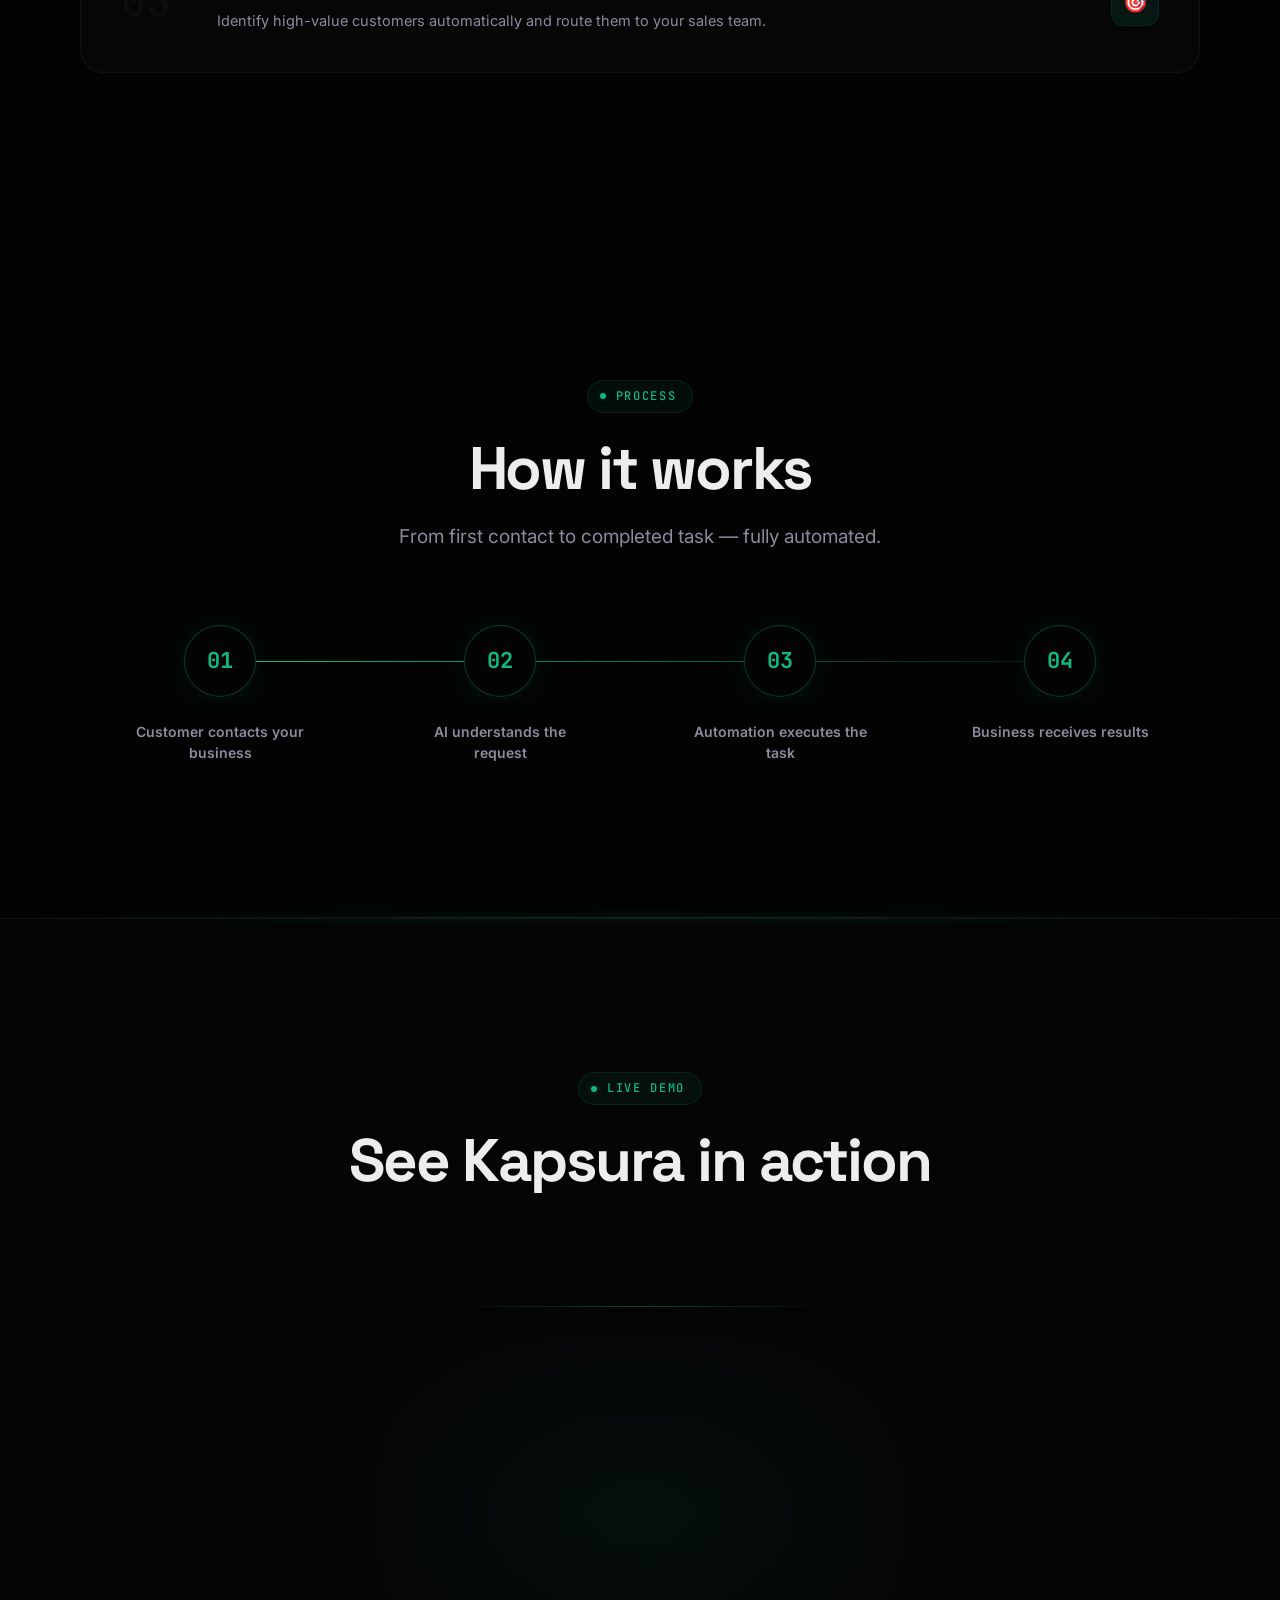
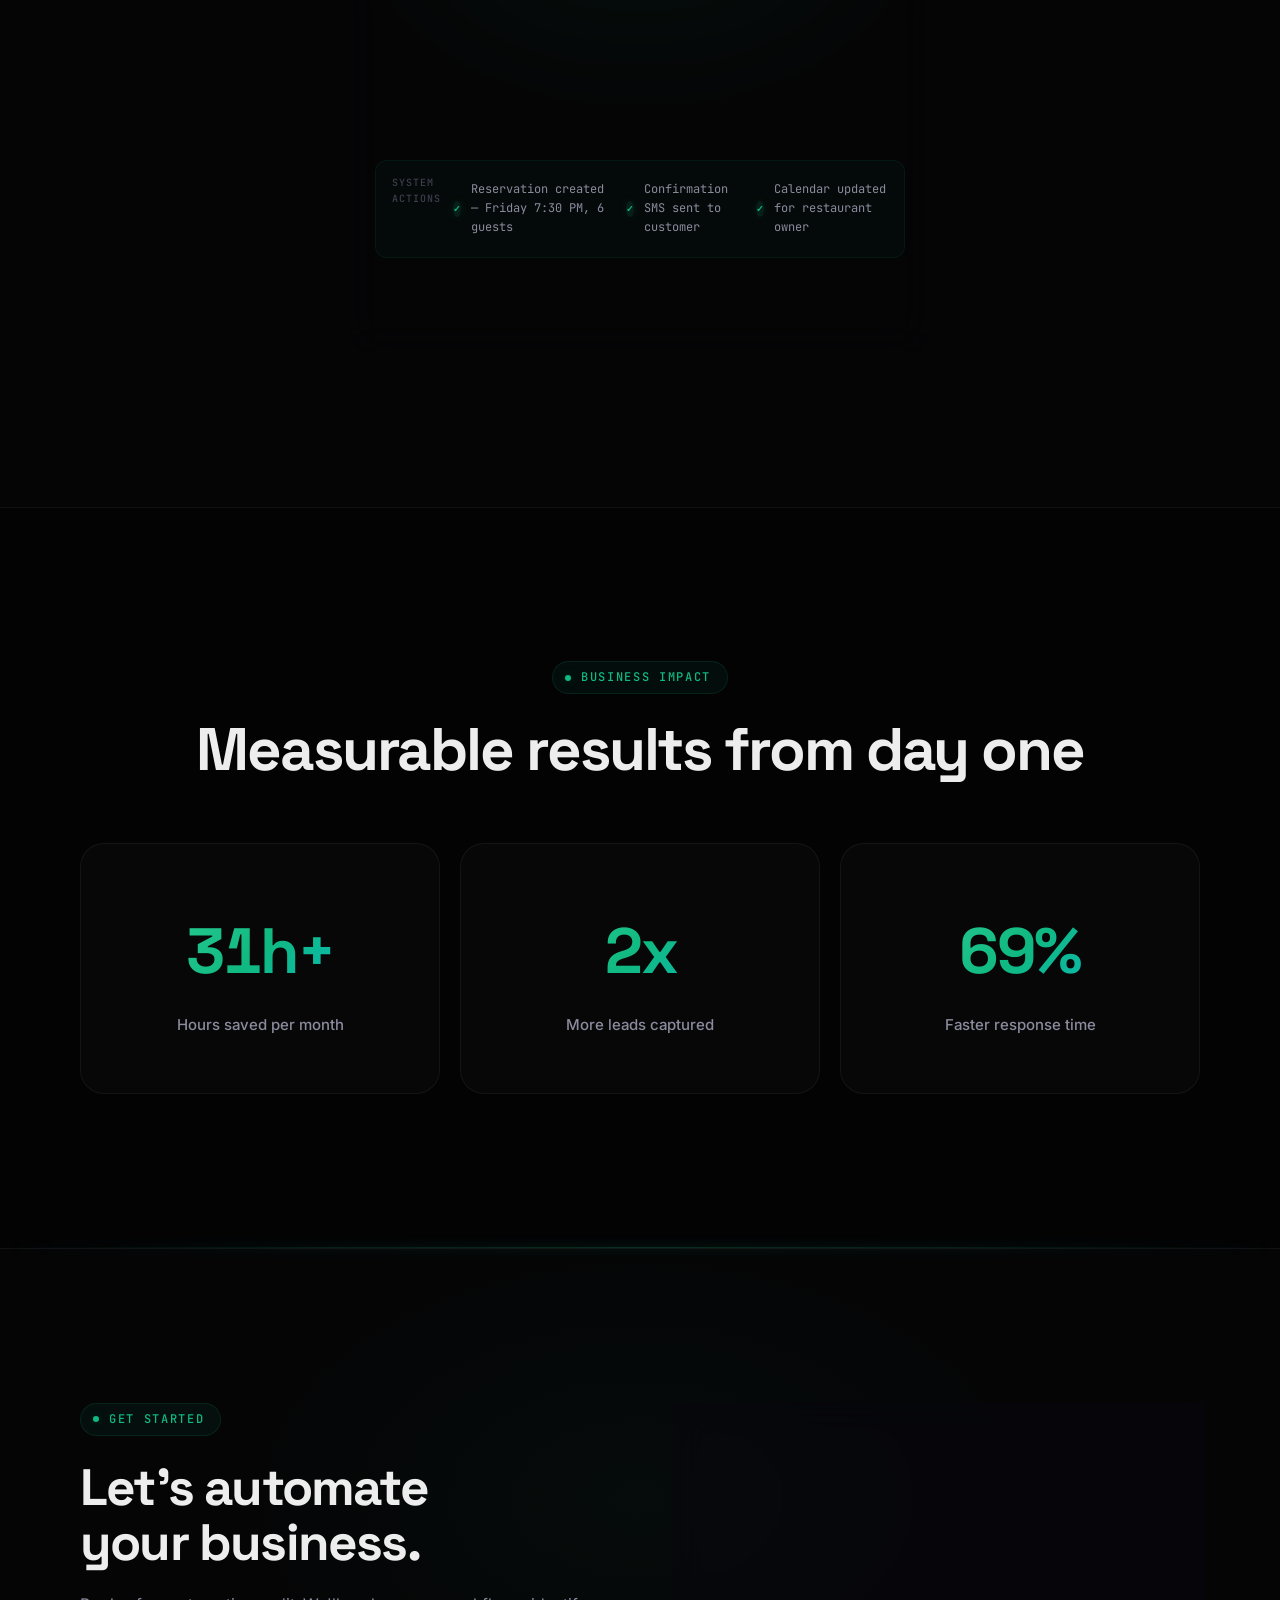
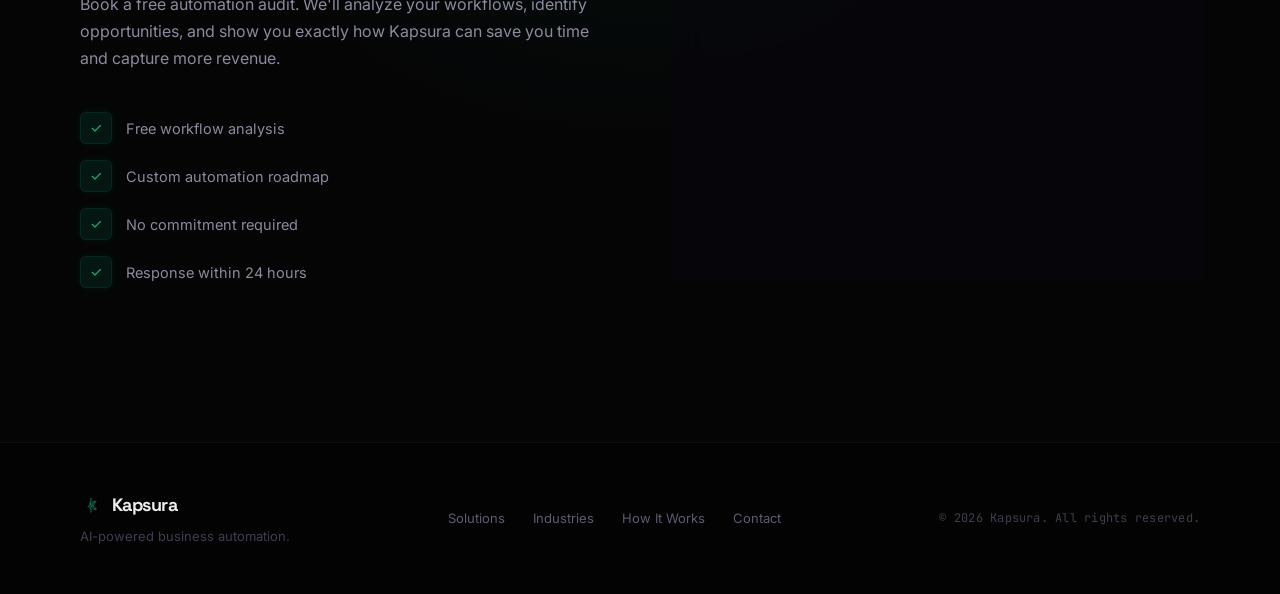
==== commit a0aa2030: "validation added" ====
--- a/public/index.html
+++ b/public/index.html
@@ -414,7 +414,7 @@
         </div>
 
         <div class="contact-form-wrap reveal reveal-delay-1">
-          <form id="contactForm">
+          <form id="contactForm" novalidate>
             <div class="form-row">
               <div class="form-group">
                 <label for="name">Full Name</label>
@@ -428,17 +428,17 @@
             <div class="form-row">
               <div class="form-group">
                 <label for="phone">Phone</label>
-                <input type="tel" id="phone" name="phone" placeholder="+1 (555) 000-0000">
+                <input type="tel" id="phone" name="phone" placeholder="+1 (555) 000-0000" required>
               </div>
               <div class="form-group">
                 <label for="business">Business</label>
-                <input type="text" id="business" name="business" placeholder="Your business name">
+                <input type="text" id="business" name="business" placeholder="Your business name" required>
               </div>
             </div>
             <div class="form-group">
               <label for="message">Message</label>
               <textarea id="message" name="message"
-                placeholder="Tell us about your business and what you'd like to automate..."></textarea>
+                placeholder="Tell us about your business and what you'd like to automate..." required></textarea>
             </div>
             <button type="submit" class="btn-submit" id="btnSubmit">
               Get My Free Automation Analysis
--- a/public/style.css
+++ b/public/style.css
@@ -1477,6 +1477,39 @@
   background: rgba(255,255,255,0.05);
 }
 
+.form-group input.invalid,
+.form-group textarea.invalid {
+  border-color: var(--danger);
+}
+
+.form-group input.invalid:focus,
+.form-group textarea.invalid:focus {
+  border-color: var(--danger);
+  box-shadow: 0 0 0 3px rgba(239, 68, 68, 0.15), 0 0 20px rgba(239, 68, 68, 0.05);
+  background: rgba(255, 255, 255, 0.04);
+}
+
+.error-message {
+  color: var(--danger);
+  font-size: 11px;
+  margin-top: 6px;
+  display: block;
+  font-family: var(--font-sans);
+  font-weight: 500;
+  animation: error-slide-down 0.2s var(--ease-out);
+}
+
+@keyframes error-slide-down {
+  from {
+    opacity: 0;
+    transform: translateY(-4px);
+  }
+  to {
+    opacity: 1;
+    transform: translateY(0);
+  }
+}
+
 .form-group textarea {
   min-height: 110px;
   resize: vertical;
